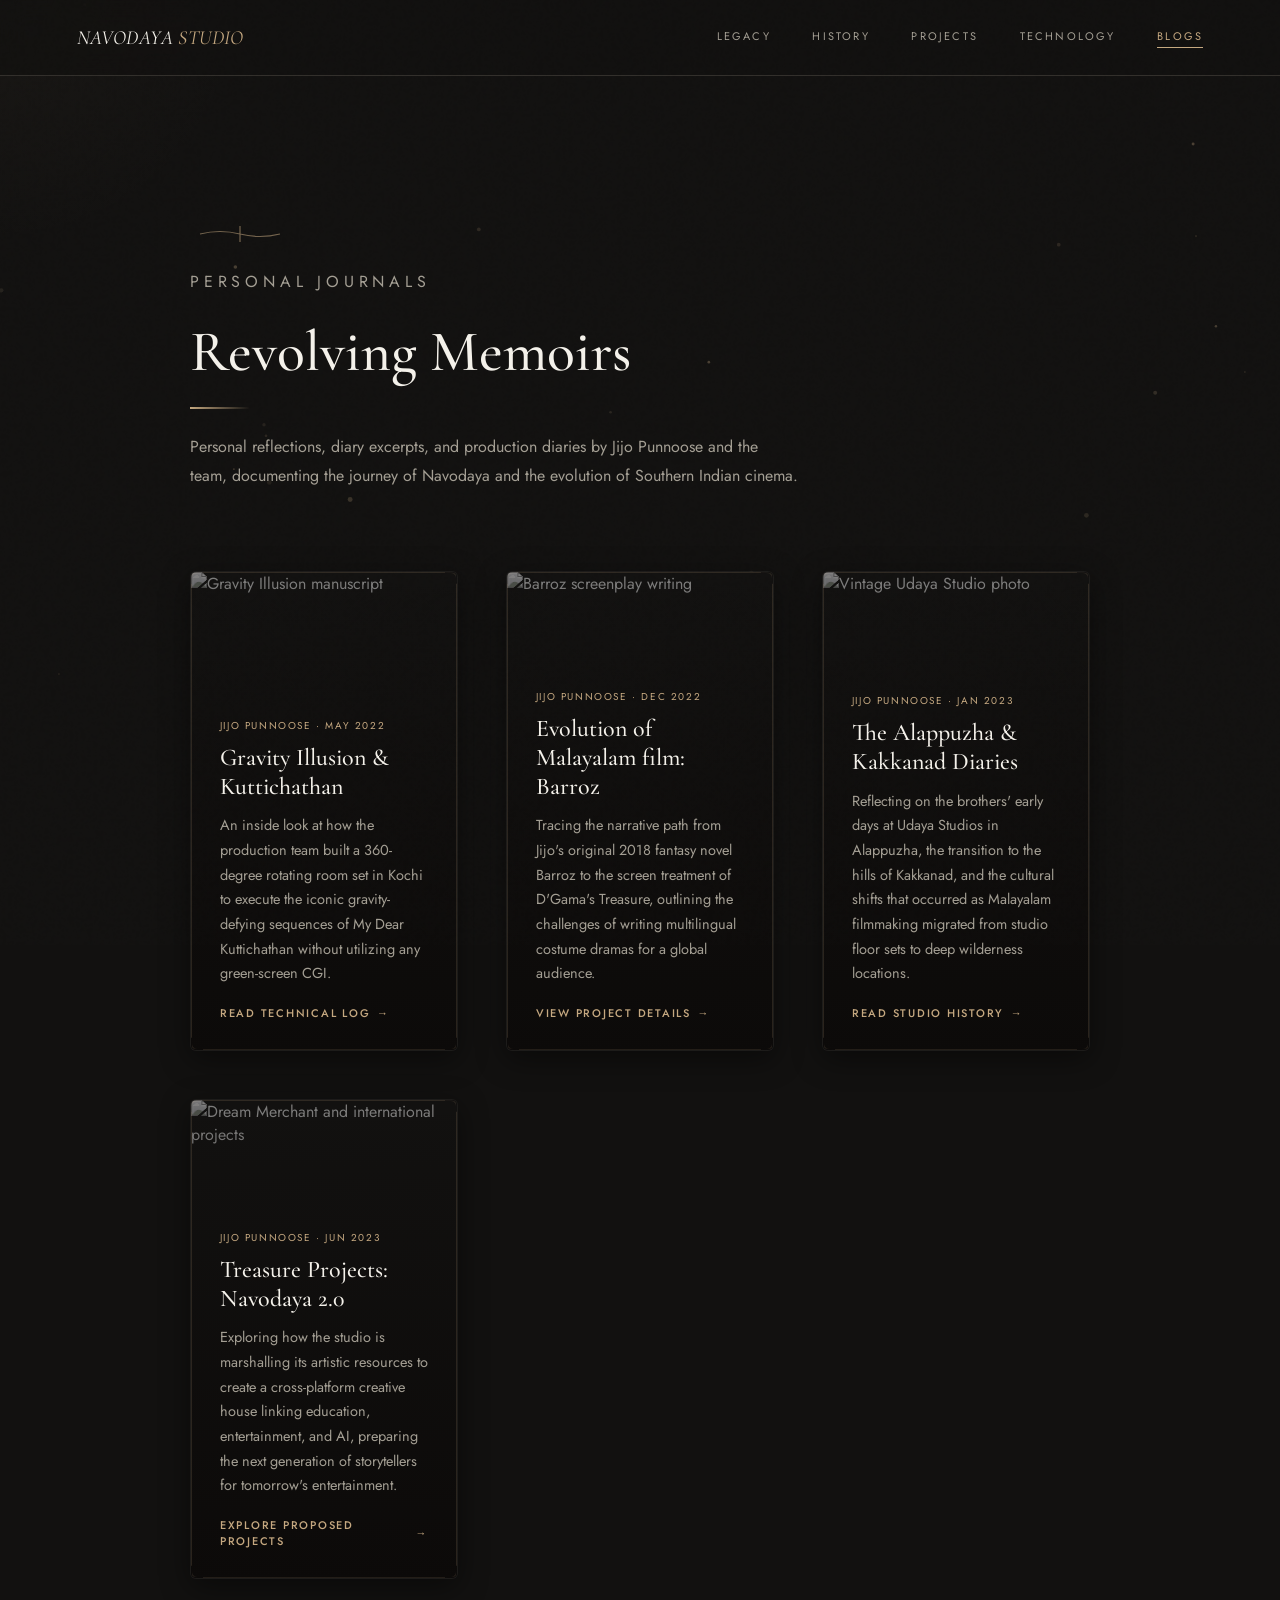
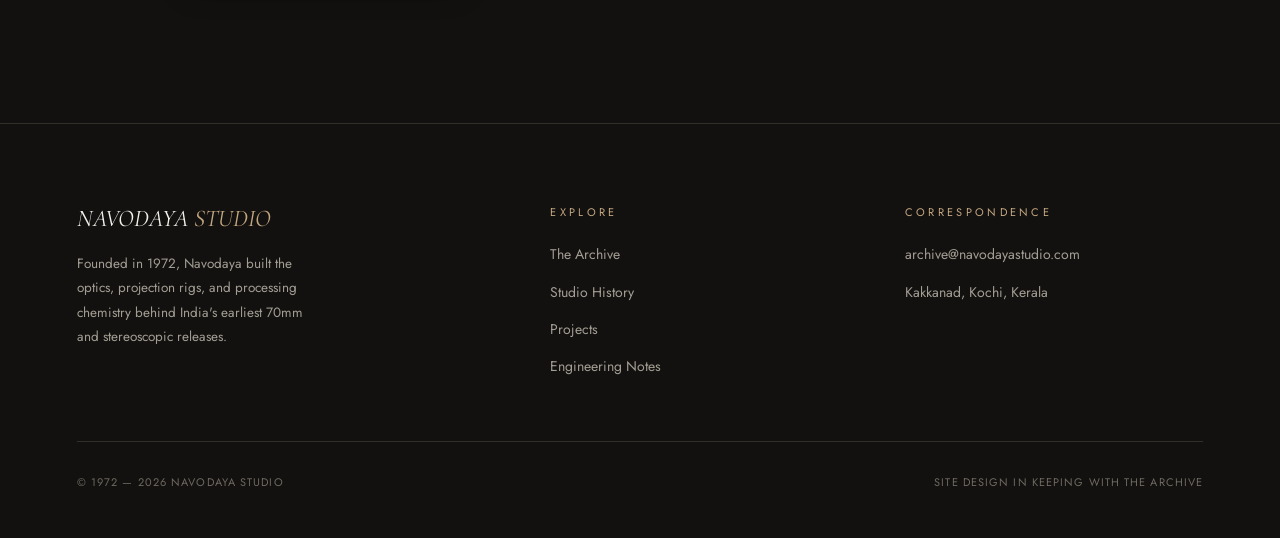
==== blogs.html @ 63880fd7 "first commit" ====
<!DOCTYPE html>
<html lang="en">
<head>
<meta charset="UTF-8" />
<meta name="viewport" content="width=device-width, initial-scale=1.0" />
<title>Blogs & Memoirs — Navodaya Studio Archive</title>
<link rel="preconnect" href="https://fonts.googleapis.com" />
<link href="https://fonts.googleapis.com/css2?family=Cormorant+Garamond:ital,wght@0,400;0,500;0,600;1,400;1,500&family=Jost:wght@400;500;600&display=swap" rel="stylesheet" />
<link rel="stylesheet" href="css/style.css" />
</head>
<body>

<div class="beam-sweep" aria-hidden="true"></div>

<!-- ================================================================== -->
<!-- SITE NAV                                                            -->
<!-- ================================================================== -->
<nav class="site-nav" id="siteNav">
  <a href="index.html" class="wordmark">NAVODAYA <span>STUDIO</span></a>
  <div class="nav-links" id="navLinks">
    <a href="index.html">Legacy</a>
    <a href="history.html">History</a>
    <a href="projects.html">Projects</a>
    <a href="technology.html">Technology</a>
    <a href="blogs.html" class="active">Blogs</a>
  </div>
  <button class="nav-toggle" aria-label="Menu" id="navToggle"><span></span><span></span><span></span></button>
</nav>

<!-- Mobile Navigation Menu -->
<div class="mobile-nav" id="mobileNav">
  <a href="index.html">Legacy</a>
  <a href="history.html">History</a>
  <a href="projects.html">Projects</a>
  <a href="technology.html">Technology</a>
  <a href="blogs.html" class="active">Blogs</a>
</div>

<!-- ================================================================== -->
<!-- MAIN SECTION                                                        -->
<!-- ================================================================== -->
<main class="section" style="margin-top: 5rem;">
  <div class="blogs-inner">
    
    <div class="blogs-header reveal">
      <svg viewBox="0 0 100 20" class="traditional-accent" style="margin: 0 0 1.5rem 0;">
        <path d="M10 10 Q30 5 50 10 T90 10 Q70 15 50 10 T10 10 M50 2 L50 18" stroke="currentColor" stroke-width="1.2" fill="none" />
      </svg>
      <p class="eyebrow">Personal Journals</p>
      <h2 class="heading-traditional">Revolving Memoirs</h2>
      <p>Personal reflections, diary excerpts, and production diaries by Jijo Punnoose and the team, documenting the journey of Navodaya and the evolution of Southern Indian cinema.</p>
    </div>

    <div class="blogs-list">
      
      <!-- Blog Post 1: Gravity Illusion -->
      <article class="blog-post-card reveal reveal-delay-1">
        <div class="blog-post-thumb">
          <img src="https://static.wixstatic.com/media/8a582f_96b57487906b41dc9f22223b6ada45d6~mv2.jpg" alt="Gravity Illusion manuscript" />
        </div>
        <div class="blog-post-details">
          <span class="blog-post-meta">Jijo Punnoose · May 2022</span>
          <h3 class="blog-post-title">Gravity Illusion & Kuttichathan</h3>
          <p class="blog-post-excerpt">An inside look at how the production team built a 360-degree rotating room set in Kochi to execute the iconic gravity-defying sequences of My Dear Kuttichathan without utilizing any green-screen CGI.</p>
          <a href="technology.html#ch-2" class="blog-post-read">Read Technical Log <span>→</span></a>
        </div>
      </article>

      <!-- Blog Post 2: Evolution of Malayalam Film -->
      <article class="blog-post-card reveal reveal-delay-2">
        <div class="blog-post-thumb">
          <img src="https://static.wixstatic.com/media/8a582f_9b308942ae18498d883a54b6b50c6330~mv2.jpg" alt="Barroz screenplay writing" />
        </div>
        <div class="blog-post-details">
          <span class="blog-post-meta">Jijo Punnoose · Dec 2022</span>
          <h3 class="blog-post-title">Evolution of Malayalam film: Barroz</h3>
          <p class="blog-post-excerpt">Tracing the narrative path from Jijo's original 2018 fantasy novel Barroz to the screen treatment of D'Gama's Treasure, outlining the challenges of writing multilingual costume dramas for a global audience.</p>
          <a href="projects.html" class="blog-post-read">View Project Details <span>→</span></a>
        </div>
      </article>

      <!-- Blog Post 3: Revolving Memoirs -->
      <article class="blog-post-card reveal reveal-delay-3">
        <div class="blog-post-thumb">
          <img src="https://static.wixstatic.com/media/8a582f_a101ef36b54a44d197318539b4c7580c~mv2.jpg" alt="Vintage Udaya Studio photo" />
        </div>
        <div class="blog-post-details">
          <span class="blog-post-meta">Jijo Punnoose · Jan 2023</span>
          <h3 class="blog-post-title">The Alappuzha & Kakkanad Diaries</h3>
          <p class="blog-post-excerpt">Reflecting on the brothers' early days at Udaya Studios in Alappuzha, the transition to the hills of Kakkanad, and the cultural shifts that occurred as Malayalam filmmaking migrated from studio floor sets to deep wilderness locations.</p>
          <a href="history.html" class="blog-post-read">Read Studio History <span>→</span></a>
        </div>
      </article>

      <!-- Blog Post 4: Global Studio Value-Based Films -->
      <article class="blog-post-card reveal reveal-delay-4">
        <div class="blog-post-thumb">
          <img src="https://static.wixstatic.com/media/8a582f_83fb327c359c4d6e93b1c7db76efa385~mv2.jpg" alt="Dream Merchant and international projects" />
        </div>
        <div class="blog-post-details">
          <span class="blog-post-meta">Jijo Punnoose · Jun 2023</span>
          <h3 class="blog-post-title">Treasure Projects: Navodaya 2.0</h3>
          <p class="blog-post-excerpt">Exploring how the studio is marshalling its artistic resources to create a cross-platform creative house linking education, entertainment, and AI, preparing the next generation of storytellers for tomorrow's entertainment.</p>
          <a href="projects.html" class="blog-post-read">Explore Proposed Projects <span>→</span></a>
        </div>
      </article>

    </div>

  </div>
</main>

<!-- ================================================================== -->
<!-- FOOTER                                                              -->
<!-- ================================================================== -->
<footer class="site-footer">
  <div class="footer-grid">
    <div class="footer-brand">
      <span class="wordmark">NAVODAYA <span>STUDIO</span></span>
      <p>Founded in 1972, Navodaya built the optics, projection rigs, and processing chemistry behind India's earliest 70mm and stereoscopic releases.</p>
    </div>
    <div class="footer-col">
      <p class="eyebrow">Explore</p>
      <ul>
        <li><a href="index.html">The Archive</a></li>
        <li><a href="history.html">Studio History</a></li>
        <li><a href="projects.html">Projects</a></li>
        <li><a href="technology.html">Engineering Notes</a></li>
      </ul>
    </div>
    <div class="footer-col">
      <p class="eyebrow">Correspondence</p>
      <ul>
        <li><a href="mailto:archive@navodayastudio.com">archive@navodayastudio.com</a></li>
        <li><a href="history.html">Kakkanad, Kochi, Kerala</a></li>
      </ul>
    </div>
  </div>
  <div class="footer-bottom">
    <span>© 1972 — 2026 Navodaya Studio</span>
    <span>Site design in keeping with the archive</span>
  </div>
</footer>

<script>
  // ---------- Navigation Menu Scroll & Mobile Toggle ----------
  var siteNav = document.getElementById('siteNav');
  window.addEventListener('scroll', function () {
    siteNav.classList.toggle('scrolled', window.scrollY > 40);
  });

  var navToggle = document.getElementById('navToggle');
  var mobileNav = document.getElementById('mobileNav');
  navToggle.addEventListener('click', function() {
    mobileNav.classList.toggle('open');
    navToggle.classList.toggle('active');
  });
</script>
<script src="js/effects.js"></script>

</body>
</html>
---- css/style.css ----
:root {
  --ink: #121110;
  --ink-raised: #1c1a17;
  --cream: #F4F1EA;
  --silver: #A39E93;
  --gold: #C5A880;
  --hairline: #322f2b;
  --sprocket: #2e2b27;
  --serif: "Cormorant Garamond", Georgia, serif;
  --sans: "Jost", "Helvetica Neue", Arial, sans-serif;

  --wash-water:  #10201d;
  --wash-water-glow: rgba(90,150,140,0.16);
  --wash-ember:  #241510;
  --wash-ember-glow: rgba(190,110,80,0.15);
  --wash-jungle: #16200f;
  --wash-jungle-glow: rgba(120,150,90,0.14);
}

* { box-sizing: border-box; }
html { scroll-behavior: smooth; }
body {
  margin: 0;
  background: var(--ink);
  color: var(--cream);
  font-family: var(--sans);
  -webkit-font-smoothing: antialiased;
  position: relative;
  min-height: 100vh;
  display: flex;
  flex-direction: column;
}
::selection { background: var(--gold); color: var(--ink); }
a { color: inherit; text-decoration: none; }
button { font-family: inherit; color: inherit; background: none; border: none; cursor: pointer; padding: 0; }
ol, ul { list-style: none; margin: 0; padding: 0; }
p { margin: 0; }
svg { display: block; }
img { max-width: 100%; display: block; }

.tracked    { letter-spacing: 0.18em; }
.tracked-lg { letter-spacing: 0.3em; }
.eyebrow {
  text-transform: uppercase;
  font-size: 11px;
  color: var(--gold);
  letter-spacing: 0.3em;
  margin: 0 0 20px;
}

.beam-sweep {
  display: none !important;
}

/* ===================== SITE CHROME — NAV ===================== */

.site-nav {
  position: fixed; top: 0; left: 0; right: 0; z-index: 50;
  display: flex; align-items: center; justify-content: space-between;
  padding: 1.6rem 6vw;
  background: rgba(18,17,16,0.85);
  backdrop-filter: blur(12px);
  border-bottom: 1px solid var(--hairline);
  transition: background 400ms ease, border-color 400ms ease, padding 400ms ease;
}
.site-nav.scrolled {
  background: rgba(18,17,16,0.94);
  padding: 1.1rem 6vw;
}
.site-nav .wordmark {
  font-family: var(--serif);
  font-style: italic;
  font-size: 1.25rem;
  letter-spacing: 0.02em;
  color: var(--cream);
}
.site-nav .wordmark span { color: var(--gold); }

.nav-links { display: none; align-items: center; gap: 2.6rem; }
@media (min-width: 780px) { .nav-links { display: flex; } }
.nav-links a {
  font-size: 11px; text-transform: uppercase; letter-spacing: 0.2em;
  color: var(--silver); position: relative; padding-bottom: 4px;
  transition: color 350ms ease;
}
.nav-links a:hover { color: var(--cream); }
.nav-links a.active { color: var(--gold); }
.nav-links a::after {
  content: ''; position: absolute; left: 0; right: 100%; bottom: 0; height: 1px;
  background: var(--gold); transition: right 350ms ease;
}
.nav-links a.active::after { right: 0; }

.nav-toggle {
  display: flex; flex-direction: column; gap: 5px; width: 22px;
}
@media (min-width: 780px) { .nav-toggle { display: none; } }
.nav-toggle span { height: 1px; background: var(--cream); width: 100%; }

/* Mobile Dropdown Nav Menu */
.mobile-nav {
  position: fixed; top: 0; left: 0; right: 0; bottom: 0;
  background: rgba(18,17,16,0.98);
  z-index: 45;
  display: flex; flex-direction: column; justify-content: center; align-items: center;
  gap: 2.5rem;
  opacity: 0; pointer-events: none;
  transition: opacity 300ms ease;
}
.mobile-nav.open {
  opacity: 1; pointer-events: auto;
}
.mobile-nav a {
  font-size: 1.25rem; text-transform: uppercase; letter-spacing: 0.2em;
  color: var(--silver); transition: color 300ms ease;
}
.mobile-nav a:hover, .mobile-nav a.active {
  color: var(--gold);
}

/* ===================== HERO ===================== */

.hero {
  min-height: 100svh;
  display: flex; flex-direction: column; justify-content: center;
  padding: 8rem 6vw 4rem;
  position: relative; z-index: 2;
  background: linear-gradient(to bottom, rgba(18,17,16,0.92) 0%, rgba(18,17,16,0.97) 100%),
              url('https://static.wixstatic.com/media/8a582f_56cf75ba1f444be7aa7bf66563ba3514~mv2.jpg') no-repeat center;
  background-size: cover;
}
@media (min-width: 768px) {
  .hero {
    background: linear-gradient(to right, rgba(18,17,16,0.95) 35%, rgba(18,17,16,0.65) 100%), 
                url('https://static.wixstatic.com/media/8a582f_56cf75ba1f444be7aa7bf66563ba3514~mv2.jpg') no-repeat center right;
    background-size: cover;
  }
}
.hero h1 {
  font-family: var(--serif);
  font-weight: 500;
  font-size: clamp(2.6rem, 8vw, 6rem);
  line-height: 1.02;
  margin: 0 0 2rem;
  max-width: 16ch;
}
.hero h1 em { color: var(--gold); font-style: italic; }
.hero p {
  font-size: 15.5px; line-height: 1.85; color: var(--silver);
  max-width: 36rem; margin: 0 0 3rem;
}
.hero-meta {
  display: flex; flex-wrap: wrap; gap: 2.5rem;
  padding-top: 2.2rem; border-top: 1px solid var(--hairline);
  max-width: 40rem;
}
.hero-meta div { font-size: 11px; letter-spacing: 0.14em; text-transform: uppercase; color: var(--silver); }
.hero-meta div b { display: block; font-family: var(--serif); font-style: italic; font-size: 1.4rem; letter-spacing: 0; color: var(--cream); margin-bottom: 0.3rem; text-transform: none; }

.hero-scroll {
  position: absolute; bottom: 2.4rem; left: 6vw;
  display: flex; align-items: center; gap: 0.8rem;
  font-size: 10px; letter-spacing: 0.2em; text-transform: uppercase; color: var(--silver);
}
.hero-scroll .line { width: 28px; height: 1px; background: var(--gold); position: relative; overflow: hidden; }
.hero-scroll .line::after {
  content: ''; position: absolute; left: -100%; top: 0; bottom: 0; width: 100%;
  background: var(--cream); animation: travel 2.4s ease-in-out infinite;
}
@keyframes travel { 0% { left: -100%; } 50% { left: 100%; } 100% { left: 100%; } }

/* ===================== LAYOUT & SECTIONS ===================== */

.section { padding: 7rem 6vw; position: relative; z-index: 2; flex-grow: 1; }
@media (min-width: 768px) { .section { padding: 9rem 8vw; } }

.rail::-webkit-scrollbar { height: 4px; }
.rail::-webkit-scrollbar-track { background: transparent; }
.rail::-webkit-scrollbar-thumb { background: var(--hairline); border-radius: 2px; }

.divider { max-width: 880px; height: 1px; margin: 0 auto; background: linear-gradient(to right, transparent, var(--hairline), transparent); position: relative; z-index: 2; }
.divider.full { max-width: none; }

/* ===================== TIMELINE / ARCHIVE (INDEX) ===================== */

#timeline {
  height: 280vh;
  position: relative;
  padding: 0;
}
.timeline-sticky-container {
  position: sticky;
  top: 0;
  height: 100vh;
  display: flex;
  flex-direction: column;
  justify-content: center;
  padding: 6rem 6vw 4rem;
  overflow: hidden;
  background: var(--ink);
  z-index: 2;
}
@media (min-width: 768px) {
  .timeline-sticky-container {
    padding: 7rem 8vw 5rem;
  }
}

.timeline-head { max-width: 640px; margin: 0 auto 4rem; }
@media (min-width: 768px) { .timeline-head { margin: 0 0 8rem; } }
.timeline-head h2 {
  font-family: var(--serif); font-weight: 500;
  font-size: clamp(2.2rem, 5vw, 3.6rem); line-height: 1.08;
  margin: 0 0 1.7rem;
}
.timeline-head p { font-size: 15px; line-height: 1.8; color: var(--silver); max-width: 34rem; }.timeline-sticky-grid {
  display: grid;
  gap: 2.5rem;
  align-items: center;
  max-width: 1100px;
  margin: 0 auto;
  width: 100%;
}
@media (min-width: 768px) {
  .timeline-sticky-grid {
    grid-template-columns: 1fr 1.8fr;
    gap: 4rem;
  }
}

.filmstrip-rail {
  position: relative;
  background: var(--ink-raised);
  background-size: cover;
  background-position: center;
  transition: background-image 600ms ease;
  border: 1px solid var(--hairline);
  border-radius: 4px;
  padding: 1.8rem 1.6rem;
  display: flex;
  flex-direction: column;
  gap: 1.2rem;
  align-items: center;
  max-width: 320px;
}
.filmstrip-rail::before, .filmstrip-rail::after {
  content: '';
  position: absolute;
  top: 10px;
  bottom: 10px;
  width: 8px;
  background: repeating-linear-gradient(to bottom, var(--sprocket) 0px, var(--sprocket) 8px, transparent 8px, transparent 16px);
  background-position: 0 var(--sprocket-offset, 0px);
  opacity: 0.65;
}
.filmstrip-rail::before {
  left: 8px;
}
.filmstrip-rail::after {
  right: 8px;
}


.milestone {
  display: flex;
  align-items: center;
  gap: 1.4rem;
  width: 100%;
  text-align: left;
  background: none;
  border: none;
  cursor: pointer;
  padding: 0 10px;
}

.milestone-film-frame {
  width: 56px;
  height: 38px;
  border: 1px solid var(--hairline);
  border-radius: 2px;
  background: var(--ink);
  display: flex;
  justify-content: center;
  align-items: center;
  transition: all 400ms ease;
  flex-shrink: 0;
}
.milestone-year-text {
  font-family: var(--serif);
  font-style: italic;
  font-size: 1.2rem;
  color: var(--silver);
  transition: color 400ms ease;
}
.milestone-label-text {
  font-size: 10.5px;
  text-transform: uppercase;
  letter-spacing: 0.16em;
  color: var(--silver);
  transition: color 400ms ease;
}

/* Active State */
.milestone.is-active .milestone-film-frame {
  border-color: var(--gold);
  background: rgba(197, 168, 128, 0.06);
  box-shadow: 0 0 12px rgba(197, 168, 128, 0.2);
}
.milestone.is-active .milestone-year-text {
  color: var(--gold);
}
.milestone.is-active .milestone-label-text {
  color: var(--cream);
}
.timeline-sticky-container .frame-grid {
  grid-template-columns: 1fr !important;
  gap: 1.5rem;
}
.timeline-sticky-container .frame-wrap {
  margin-top: 0;
}

.film-frame-visual {
  position: relative;
  background: #080706 !important;
  border: 1px solid var(--hairline);
  overflow: hidden;
  padding: 0;
}
.film-frame-visual::before, .film-frame-visual::after {
  content: '';
  position: absolute;
  left: 0;
  right: 0;
  height: 12px;
  background: repeating-linear-gradient(90deg, #0c0b0a 0px, #0c0b0a 8px, transparent 8px, transparent 14px);
  z-index: 3;
  opacity: 0.9;
}
.film-frame-visual::before {
  top: 0;
  border-bottom: 1px solid rgba(255,255,255,0.06);
}
.film-frame-visual::after {
  bottom: 0;
  border-top: 1px solid rgba(255,255,255,0.06);
}
.film-frame-visual .frame-photo {
  position: absolute;
  top: 0;
  bottom: 0;
  left: 0;
  right: 0;
  width: 100%;
  height: 100%;
  object-fit: cover;
  transition: opacity 450ms cubic-bezier(0.16, 1, 0.3, 1), 
              transform 450ms cubic-bezier(0.16, 1, 0.3, 1), 
              filter 450ms ease;
  z-index: 1;
}

.film-text-overlay {
  position: absolute;
  inset: 0;
  background: linear-gradient(to top, rgba(8, 7, 6, 0.96) 0%, rgba(8, 7, 6, 0.5) 55%, transparent 100%);
  z-index: 2;
  pointer-events: none;
}

.film-frame-visual.gate-exit .frame-photo {
  transform: translateX(-40px) scale(0.96) rotate(-1deg);
  opacity: 0;
  filter: blur(4px) grayscale(100%);
}
.film-frame-visual.gate-enter-prep .frame-photo {
  transform: translateX(40px) scale(0.96) rotate(1deg);
  opacity: 0;
  filter: blur(4px) grayscale(100%);
  transition: none !important;
}

#frameCopy {
  transition: opacity 350ms ease, transform 350ms cubic-bezier(0.16, 1, 0.3, 1);
}
#frameCopy.copy-exit {
  opacity: 0;
  transform: translateY(8px);
}

.frame-grid { display: grid; gap: 2.5rem; align-items: center; }
@media (min-width: 768px) { .frame-grid { grid-template-columns: 1.1fr 1.4fr; gap: 4rem; } }

.frame-fade { transition: opacity 650ms ease, transform 650ms ease; }

.frame-visual {
  position: relative; aspect-ratio: 4 / 5; max-width: 320px; margin: 0 auto;
  border-radius: 2px; overflow: hidden;
  background: radial-gradient(120% 100% at 30% 20%, var(--wash-color, #1c1a17) 0%, #16140f 60%, #100f0d 100%);
  transition: background 900ms ease;
}
@media (min-width: 768px) { .frame-visual { margin: 0; } }

.frame-visual canvas { position: absolute; inset: 0; width: 100%; height: 100%; opacity: 0.55; mix-blend-mode: overlay; pointer-events: none; z-index: 2; }
.frame-visual .glow {
  position: absolute; inset: -20%; z-index: 0;
  background: radial-gradient(closest-side, var(--wash-glow, rgba(197,168,128,0.12)), transparent 70%);
  transition: background 900ms ease;
}

.frame-photo {
  position: absolute;
  inset: 0;
  width: 100%;
  height: 100%;
  object-fit: cover;
  opacity: 0.72;
  mix-blend-mode: luminosity;
  transition: opacity 600ms ease, transform 600ms ease, filter 600ms ease;
  filter: grayscale(10%) contrast(1.05);
  z-index: 1;
}
.frame-visual:hover .frame-photo {
  opacity: 0.95;
  transform: scale(1.04);
  mix-blend-mode: normal;
  filter: grayscale(0%) contrast(1.1);
}

.frame-fig { position: absolute; top: 16px; left: 16px; z-index: 3; font-size: 10px; letter-spacing: 0.16em; text-transform: uppercase; color: rgba(244,241,234,0.75); text-shadow: 0 1px 3px rgba(0,0,0,0.8); }
.frame-tick { position: absolute; bottom: 16px; right: 16px; z-index: 3; width: 24px; height: 1px; background: rgba(197,168,128,0.8); box-shadow: 0 1px 3px rgba(0,0,0,0.8); }

.frame-tag { text-transform: uppercase; font-size: 11px; letter-spacing: 0.3em; color: var(--gold); margin: 0 0 1rem; }
.frame-title { font-family: var(--serif); font-weight: 500; font-size: clamp(1.8rem, 3vw, 2.4rem); margin: 0 0 1.2rem; }
.frame-body { font-size: 15px; line-height: 1.9; color: var(--silver); }

/* ===================== HISTORY PAGE ===================== */

.history-inner { max-width: 1000px; margin: 0 auto; }
.history-header { margin-bottom: 5rem; }
.history-header h2 { font-family: var(--serif); font-size: clamp(2.2rem, 5vw, 3.6rem); font-weight: 500; margin: 0 0 1.5rem; }
.history-header p { font-size: 16px; line-height: 1.8; color: var(--silver); max-width: 38rem; }

.history-timeline { display: flex; flex-direction: column; gap: 6rem; position: relative; }
.history-timeline::before {
  content: ''; position: absolute; left: 12px; top: 0; bottom: 0; width: 1px;
  background: linear-gradient(to bottom, var(--hairline), transparent);
}
@media (min-width: 768px) {
  .history-timeline::before { left: 50%; transform: translateX(-50%); }
}

.history-event { position: relative; padding-left: 40px; }
@media (min-width: 768px) {
  .history-event {
    width: 50%;
    padding-left: 0;
  }
  .history-event:nth-child(even) {
    margin-left: auto;
    padding-left: 40px;
  }
  .history-event:nth-child(odd) {
    padding-right: 40px;
    text-align: right;
  }
}

.event-dot {
  position: absolute; left: 7px; top: 8px; width: 11px; height: 11px;
  border-radius: 50%; background: var(--gold); border: 2px solid var(--ink);
  box-shadow: 0 0 0 4px rgba(197,168,128,0.12); z-index: 5;
}
@media (min-width: 768px) {
  .history-event:nth-child(even) .event-dot { left: -6px; }
  .history-event:nth-child(odd) .event-dot { right: -6px; left: auto; }
}

.event-year {
  font-family: var(--serif); font-style: italic; font-size: 1.8rem;
  color: var(--gold); margin-bottom: 0.5rem; display: block;
}
.event-title { font-size: 1.3rem; font-weight: 500; margin: 0 0 1rem; color: var(--cream); }
.event-desc { font-size: 14.5px; line-height: 1.8; color: var(--silver); }

.history-photo-card {
  margin-top: 1.5rem; border-radius: 4px; overflow: hidden;
  border: 1px solid var(--hairline); background: var(--ink-raised); padding: 0.6rem;
}
.history-photo-card img {
  width: 100%; max-height: 260px; object-fit: cover; border-radius: 2px;
  opacity: 0.8; transition: opacity 300ms ease;
}
.history-photo-card img:hover { opacity: 0.95; }
.history-photo-caption {
  font-size: 10.5px; text-transform: uppercase; letter-spacing: 0.1em;
  color: var(--silver); margin-top: 0.6rem; line-height: 1.5;
}

/* ===================== PROJECTS PAGE ===================== */

.projects-inner { max-width: 1180px; margin: 0 auto; }
.projects-header { margin-bottom: 5rem; }
.projects-header h2 { font-family: var(--serif); font-size: clamp(2.2rem, 5vw, 3.6rem); font-weight: 500; margin: 0 0 1.5rem; }
.projects-header p { font-size: 16px; line-height: 1.8; color: var(--silver); max-width: 38rem; }

.projects-grid {
  display: grid; grid-template-columns: 1fr; gap: 3rem;
}
@media (min-width: 768px) {
  .projects-grid { grid-template-columns: repeat(2, 1fr); }
}
@media (min-width: 1024px) {
  .projects-grid { grid-template-columns: repeat(3, 1fr); }
}

/* Asymmetrical Projects Layout */
.projects-layout-asymmetric {
  display: grid;
  grid-template-columns: 1fr;
  gap: 3rem;
  width: 100%;
}
@media (min-width: 1000px) {
  .projects-layout-asymmetric {
    grid-template-columns: repeat(2, 1fr);
  }
  .project-card.featured-card {
    grid-column: 1 / -1;
    height: auto;
    min-height: 380px;
    flex-direction: row;
    flex-wrap: wrap;
    justify-content: flex-start;
    align-items: stretch;
  }
  .project-card.featured-card .project-photo {
    position: relative;
    flex: 1.2 1 340px;
    height: 380px;
    border-right: 1px solid rgba(255, 255, 255, 0.03);
    border-bottom: none;
  }
  .project-card.featured-card .project-photo::after {
    background: linear-gradient(to right, transparent 35%, rgba(12, 10, 9, 0.98) 100%);
  }
  .project-card.featured-card .project-details {
    flex: 1 1 300px;
    justify-content: center;
    padding: 3rem 2.5rem;
    box-sizing: border-box;
  }
  .project-card.featured-card .project-link {
    margin-top: 1.5rem;
  }
}
.project-card {
  position: relative;
  background: rgba(28, 26, 23, 0.45);
  backdrop-filter: blur(16px);
  border: 1px solid rgba(255, 255, 255, 0.03);
  border-radius: 6px;
  overflow: hidden;
  height: 480px;
  display: flex;
  flex-direction: column;
  justify-content: flex-end;
  transition: transform 450ms cubic-bezier(0.16, 1, 0.3, 1), border-color 450ms ease, box-shadow 450ms ease;
  box-shadow: 0 8px 30px rgba(0, 0, 0, 0.45);
}
.project-card:hover {
  transform: translateY(-6px);
  border-color: rgba(197, 168, 128, 0.25);
  box-shadow: 0 16px 40px rgba(197, 168, 128, 0.1);
}

.project-photo {
  position: absolute;
  inset: 0;
  width: 100%;
  height: 100%;
  z-index: 1;
  overflow: hidden;
}
.project-photo::after {
  content: '';
  position: absolute;
  inset: 0;
  background: linear-gradient(to top, rgba(12, 10, 9, 0.98) 0%, rgba(12, 10, 9, 0.4) 60%, transparent 100%);
  z-index: 2;
  pointer-events: none;
}
.project-photo img {
  width: 100%; height: 100%; object-fit: cover; opacity: 0.55;
  filter: grayscale(90%) contrast(1.1) brightness(0.85);
  transition: transform 600ms cubic-bezier(0.16, 1, 0.3, 1), opacity 600ms ease, filter 600ms ease;
}
.project-card:hover .project-photo img {
  transform: scale(1.06); opacity: 0.85;
  filter: grayscale(0%) contrast(1.05) brightness(0.95);
}

.project-details { position: relative; z-index: 3; padding: 2.2rem 1.8rem 1.8rem; display: flex; flex-direction: column; }
.project-card-tag {
  text-transform: uppercase; font-size: 9px; letter-spacing: 0.2em;
  color: var(--gold); margin-bottom: 0.6rem; display: block;
}
.project-card-title {
  font-family: var(--serif); font-size: 1.6rem; font-weight: 500;
  margin: 0 0 0.8rem; color: var(--cream);
}
.project-card-desc {
  font-size: 13.5px; line-height: 1.65; color: var(--silver); margin-bottom: 1.5rem;
  opacity: 0.85; transition: opacity 400ms ease;
}
.project-card:hover .project-card-desc { opacity: 1; }
.project-link {
  font-size: 10.5px; text-transform: uppercase; letter-spacing: 0.18em;
  color: var(--gold); border-top: 1px solid rgba(255, 255, 255, 0.05); padding-top: 1rem;
  display: flex; align-items: center; justify-content: space-between;
  transition: color 300ms ease;
}
.project-card:hover .project-link { color: var(--cream); }

/* ===================== TECHNOLOGY PAGE (RESEARCH) ===================== */

.research-inner { max-width: 1180px; margin: 0 auto; }
.research-head { max-width: 560px; margin: 0 0 5.5rem; }
@media (min-width: 768px) { .research-head { margin-bottom: 7rem; } }
.research-head h2 { font-family: var(--serif); font-weight: 500; font-size: clamp(2.1rem, 4.5vw, 3rem); line-height: 1.08; margin: 0; }

.research-layout { display: block; }
@media (min-width: 860px) { .research-layout { display: grid; grid-template-columns: 240px 1fr; gap: 5rem; align-items: start; } }

.chapter-nav { position: sticky; top: 7rem; display: none; }
@media (min-width: 860px) { .chapter-nav { display: block; } }

.chapter-nav ol { display: flex; flex-direction: column; gap: 1.8rem; }
.chapter-link { position: relative; display: flex; flex-direction: column; padding-left: 1.4rem; }
.chapter-link .thread {
  position: absolute; left: 0; top: 0; bottom: 0; width: 1px; background: var(--gold);
  transform: scaleY(0); transform-origin: top; transition: transform 500ms ease;
}
.chapter-link.active .thread { transform: scaleY(1); }
.chapter-link .idx { font-size: 10px; text-transform: uppercase; letter-spacing: 0.18em; color: #6f6a61; margin-bottom: 0.4rem; transition: color 400ms ease; }
.chapter-link.active .idx { color: var(--gold); }
.chapter-link .name { font-family: var(--serif); font-size: 1.15rem; line-height: 1.4; color: var(--silver); transition: color 400ms ease; }
.chapter-link.active .name { color: var(--cream); }

.chapter-nav-mobile {
  display: block; position: sticky; top: 0; z-index: 20;
  margin: 0 -6vw 3.5rem; padding: 1rem 6vw;
  background: rgba(18,17,16,0.96); backdrop-filter: blur(6px);
  border-bottom: 1px solid var(--hairline);
}
@media (min-width: 860px) { .chapter-nav-mobile { display: none; } }
.chapter-nav-mobile ol { display: flex; gap: 1.8rem; overflow-x: auto; }
.chapter-nav-mobile .chapter-link { flex: 0 0 auto; padding-left: 0; }
.chapter-nav-mobile .chapter-link .name { font-family: var(--sans); font-size: 11px; text-transform: uppercase; letter-spacing: 0.14em; white-space: nowrap; }
.chapter-nav-mobile .thread { left: 0; right: 0; top: auto; bottom: -0.6rem; width: 100%; height: 1px; }

.reading-article { max-width: 62ch; }
.chapter-block { margin-bottom: 6.5rem; scroll-margin-top: 7.5rem; }
@media (min-width: 768px) { .chapter-block { margin-bottom: 8rem; } }
.chapter-block .eyebrow { margin-bottom: 1rem; }
.chapter-block h3 { font-family: var(--serif); font-weight: 500; font-size: clamp(1.7rem, 3.4vw, 2.3rem); margin: 0 0 2rem; }
.chapter-block p { font-size: 16px; line-height: 1.95; color: var(--silver); margin-top: 1.5rem; }
.chapter-block p:first-of-type { margin-top: 0; }

.drop-cap::first-letter {
  font-family: var(--serif); font-size: 4.3rem; line-height: 0.75; float: left;
  padding-right: 0.5rem; padding-top: 0.1rem; color: var(--gold); font-weight: 500;
}

.chapter-figure {
  display: flex; align-items: center; gap: 1.4rem; margin: 0 0 2.4rem;
  padding: 1.4rem 0 1.4rem 1.4rem; border-left: 1px solid var(--hairline);
}
.chapter-figure svg { width: 92px; height: 92px; flex-shrink: 0; }
.chapter-figure .fig-caption { font-size: 11px; letter-spacing: 0.1em; text-transform: uppercase; color: var(--silver); line-height: 1.7; }
.chapter-figure .fig-caption b { color: var(--gold); font-weight: 500; letter-spacing: 0.16em; display: block; margin-bottom: 0.3rem; }

.chapter-photo-wrap {
  margin: 2.2rem 0;
  border-radius: 4px;
  overflow: hidden;
  background: var(--ink-raised);
  border: 1px solid var(--hairline);
  padding: 0.8rem;
}
.chapter-photo-wrap img {
  width: 100%;
  max-height: 300px;
  object-fit: cover;
  border-radius: 2px;
  opacity: 0.8;
  transition: opacity 300ms ease, filter 300ms ease;
  filter: grayscale(10%) contrast(1.05);
}
.chapter-photo-wrap img:hover {
  opacity: 0.95;
  filter: grayscale(0%) contrast(1.1);
}
.chapter-photo-wrap .fig-caption {
  font-size: 11px;
  letter-spacing: 0.1em;
  text-transform: uppercase;
  color: var(--silver);
  margin-top: 0.8rem;
  line-height: 1.6;
}

/* ===================== BLOGS PAGE ===================== */

.blogs-inner { max-width: 900px; margin: 0 auto; }
.blogs-header { margin-bottom: 5rem; }
.blogs-header h2 { font-family: var(--serif); font-size: clamp(2.2rem, 5vw, 3.6rem); font-weight: 500; margin: 0 0 1.5rem; }
.blogs-header p { font-size: 16px; line-height: 1.8; color: var(--silver); max-width: 38rem; }

.blogs-list {
  display: grid;
  grid-template-columns: 1fr;
  gap: 3rem;
  width: 100%;
}
@media (min-width: 768px) {
  .blogs-list { grid-template-columns: repeat(2, 1fr); }
}
@media (min-width: 1024px) {
  .blogs-list { grid-template-columns: repeat(3, 1fr); }
}

.blog-post-card {
  position: relative;
  background: rgba(28, 26, 23, 0.45);
  backdrop-filter: blur(16px);
  border: 1px solid rgba(255, 255, 255, 0.03);
  border-radius: 6px;
  overflow: hidden;
  height: 480px;
  display: flex;
  flex-direction: column;
  justify-content: flex-end;
  transition: transform 450ms cubic-bezier(0.16, 1, 0.3, 1), border-color 450ms ease, box-shadow 450ms ease;
  box-shadow: 0 8px 30px rgba(0, 0, 0, 0.45);
}
.blog-post-card:hover {
  border-color: rgba(197, 168, 128, 0.25);
  transform: translateY(-6px);
  box-shadow: 0 16px 40px rgba(197, 168, 128, 0.1);
}

.blog-post-thumb {
  position: absolute;
  inset: 0;
  width: 100%;
  height: 100%;
  z-index: 1;
  border: none !important;
  border-radius: 0 !important;
  background: var(--ink);
  overflow: hidden;
}
.blog-post-thumb::after {
  content: '';
  position: absolute;
  inset: 0;
  background: linear-gradient(to top, rgba(12, 10, 9, 0.98) 0%, rgba(12, 10, 9, 0.4) 60%, transparent 100%);
  z-index: 2;
  pointer-events: none;
}
.blog-post-thumb img {
  width: 100%; height: 100%; object-fit: cover; opacity: 0.55;
  filter: grayscale(90%) contrast(1.1) brightness(0.85);
  transition: transform 600ms cubic-bezier(0.16, 1, 0.3, 1), opacity 600ms ease, filter 600ms ease;
}
.blog-post-card:hover .blog-post-thumb img {
  transform: scale(1.06); opacity: 0.85;
  filter: grayscale(0%) contrast(1.05) brightness(0.95);
}

.blog-post-details { position: relative; z-index: 3; padding: 2.2rem 1.8rem 1.8rem; display: flex; flex-direction: column; }
.blog-post-meta {
  font-size: 10px; text-transform: uppercase; letter-spacing: 0.16em;
  color: var(--gold); margin-bottom: 0.6rem;
}
.blog-post-title {
  font-family: var(--serif); font-size: 1.5rem; font-weight: 500;
  margin: 0 0 0.8rem; color: var(--cream);
}
.blog-post-excerpt {
  font-size: 14.5px; line-height: 1.7; color: var(--silver); margin-bottom: 1.2rem;
}
.blog-post-read {
  font-size: 11px; text-transform: uppercase; letter-spacing: 0.16em;
  color: var(--gold); font-weight: 500; margin-top: auto; display: flex; align-items: center; gap: 0.4rem;
}

/* ===================== FOOTER ===================== */

.site-footer {
  position: relative; z-index: 2;
  padding: 5rem 6vw 3rem;
  border-top: 1px solid var(--hairline);
  background: var(--ink);
  margin-top: auto;
}
.footer-grid {
  display: grid; gap: 3.5rem;
  grid-template-columns: 1fr;
  padding-bottom: 4rem;
}
@media (min-width: 780px) { .footer-grid { grid-template-columns: 1.4fr 1fr 1fr; } }
.footer-brand .wordmark { font-family: var(--serif); font-style: italic; font-size: 1.5rem; margin-bottom: 1.2rem; display: block; }
.footer-brand .wordmark span { color: var(--gold); }
.footer-brand p { font-size: 13.5px; line-height: 1.8; color: var(--silver); max-width: 30ch; }

.footer-col p.eyebrow { margin-bottom: 1.4rem; }
.footer-col ul { display: flex; flex-direction: column; gap: 0.9rem; }
.footer-col a { font-size: 14px; color: var(--silver); transition: color 300ms ease; }
.footer-col a:hover { color: var(--gold); }

.footer-bottom {
  display: flex; flex-direction: column; gap: 1rem;
  padding-top: 2rem; border-top: 1px solid var(--hairline);
  font-size: 11px; letter-spacing: 0.1em; text-transform: uppercase; color: #6f6a61;
}
@media (min-width: 780px) { .footer-bottom { flex-direction: row; justify-content: space-between; align-items: center; } }

@media (prefers-reduced-motion: reduce) {
  * { transition-duration: 0.01ms !important; scroll-behavior: auto !important; }
  .beam-sweep, .hero-scroll .line::after { animation: none !important; display: none; }
}

/* ===================== VIBRANT INTERACTIVE ANIMATIONS & ACCENTS ===================== */

/* Futuristic Cursor Glow Tracking */
.cursor-glow {
  position: fixed;
  width: 500px;
  height: 500px;
  background: radial-gradient(circle, rgba(197, 168, 128, 0.035) 0%, rgba(197, 168, 128, 0.01) 45%, transparent 70%);
  pointer-events: none;
  transform: translate(-50%, -50%);
  z-index: 1;
  mix-blend-mode: screen;
}

/* Ambient Canvas Embers */
.ambient-particles {
  position: fixed;
  inset: 0;
  pointer-events: none;
  z-index: 1;
}

/* Scroll Reveal classes */
.reveal {
  opacity: 0;
  transform: translateY(24px);
  transition: opacity 850ms cubic-bezier(0.16, 1, 0.3, 1), transform 850ms cubic-bezier(0.16, 1, 0.3, 1);
}
.reveal.revealed {
  opacity: 1;
  transform: translateY(0);
}

/* Delay modifiers for sequential card revealing */
.reveal-delay-1 { transition-delay: 100ms; }
.reveal-delay-2 { transition-delay: 200ms; }
.reveal-delay-3 { transition-delay: 300ms; }
.reveal-delay-4 { transition-delay: 400ms; }

/* Traditional Gold filigree styling */
.traditional-accent {
  width: 100px;
  height: 20px;
  margin: 0 auto 1.5rem;
  display: block;
  color: var(--gold);
  opacity: 0.55;
  transition: opacity 400ms ease, transform 400ms ease;
}
.traditional-accent:hover {
  opacity: 0.85;
  transform: scale(1.05);
}

/* Traditional Heading Underline */
.heading-traditional {
  position: relative;
  padding-bottom: 1.4rem;
}
.heading-traditional::after {
  content: '';
  position: absolute;
  bottom: 0;
  left: 0;
  width: 60px;
  height: 2px;
  background: linear-gradient(to right, var(--gold), transparent);
}
.heading-traditional.center::after {
  left: 50%;
  transform: translateX(-50%);
  background: linear-gradient(to right, transparent, var(--gold), transparent);
}

/* Sprocket Scroll syncer transition */
.sprockets {
  transition: transform 150ms cubic-bezier(0.1, 0.8, 0.2, 1);
}

/* Premium Card hover glowing border */
.project-card, .blog-post-card, .history-photo-card {
  position: relative;
}
.project-card::before, .blog-post-card::before {
  content: '';
  position: absolute;
  inset: 0;
  border-radius: inherit;
  padding: 1px;
  background: linear-gradient(135deg, transparent 70%, rgba(197, 168, 128, 0.15));
  -webkit-mask: linear-gradient(#fff 0 0) content-box, linear-gradient(#fff 0 0);
  -webkit-mask-composite: xor;
  mask-composite: exclude;
  pointer-events: none;
  opacity: 0;
  transition: opacity 400ms ease;
}
.project-card:hover::before, .blog-post-card:hover::before, .stat-card::before {
  opacity: 1;
}

/* HUD Corner Brackets for Futuristic Cards */
.project-card::after, .blog-post-card::after, .stat-card::after {
  content: '';
  position: absolute;
  inset: 0;
  border: 1px solid rgba(197, 168, 128, 0.16);
  border-radius: inherit;
  pointer-events: none;
  transition: border-color 450ms ease;
  clip-path: polygon(
    0 0, 12px 0, 12px 1px, 1px 1px, 1px 12px, 0 12px,
    0 100%, 0 calc(100% - 12px), 1px calc(100% - 12px), 1px calc(100% - 1px), 12px calc(100% - 1px), 12px 100%,
    100% 100%, calc(100% - 12px) 100%, calc(100% - 12px) calc(100% - 1px), calc(100% - 1px) calc(100% - 1px), calc(100% - 1px) calc(100% - 12px), 100% calc(100% - 12px),
    100% 0, 100% 12px, calc(100% - 1px) 12px, calc(100% - 1px) 1px, calc(100% - 12px) 1px, calc(100% - 12px) 0
  );
  z-index: 5;
}
.project-card:hover::after, .blog-post-card:hover::after, .stat-card:hover::after {
  border-color: var(--gold);
}

/* Studio Legacy Stats Grid */
.stats-grid {
  display: grid;
  grid-template-columns: repeat(auto-fit, minmax(220px, 1fr));
  gap: 2rem;
  margin-top: 3.5rem;
  width: 100%;
}
.stat-card {
  background: rgba(28, 26, 23, 0.45);
  backdrop-filter: blur(16px);
  border: 1px solid rgba(255, 255, 255, 0.04);
  padding: 2.2rem 1.8rem;
  border-radius: 6px;
  transition: transform 450ms cubic-bezier(0.16, 1, 0.3, 1), border-color 450ms ease, box-shadow 450ms ease;
  position: relative;
  box-shadow: 0 4px 20px rgba(0, 0, 0, 0.35);
}
.stat-card:hover {
  transform: translateY(-4px);
  border-color: rgba(197, 168, 128, 0.25);
  box-shadow: 0 12px 30px rgba(197, 168, 128, 0.08);
}
.stat-card b {
  display: block;
  font-family: var(--serif);
  font-size: 2.8rem;
  color: var(--gold);
  margin-bottom: 0.5rem;
  line-height: 1;
}
.stat-card h3 {
  font-size: 1.15rem;
  font-weight: 500;
  margin: 0 0 0.8rem;
  color: var(--cream);
}
.stat-card p {
  font-size: 13.5px;
  line-height: 1.6;
  color: var(--silver);
}

/* Global Film Grain Overlay */
.global-grain {
  position: fixed;
  inset: -5%;
  width: 110%;
  height: 110%;
  background-image: url("data:image/svg+xml,%3Csvg viewBox='0 0 250 250' xmlns='http://www.w3.org/2000/svg'%3E%3Cfilter id='noise'%3E%3CfeTurbulence type='fractalNoise' baseFrequency='0.65' numOctaves='3' stitchTiles='stitch'/%3E%3C/filter%3E%3Crect width='100%25' height='100%25' filter='url(%23noise)' opacity='0.08'/%3E%3C/svg%3E");
  opacity: 0.15;
  pointer-events: none;
  z-index: 9999;
  animation: grain-shift 0.8s steps(6) infinite;
  mix-blend-mode: overlay;
}
@keyframes grain-shift {
  0% { transform: translate(0, 0); }
  20% { transform: translate(-10px, 5px); }
  40% { transform: translate(5px, -10px); }
  60% { transform: translate(-5px, 10px); }
  80% { transform: translate(10px, -5px); }
  100% { transform: translate(0, 0); }
}

@media (prefers-reduced-motion: reduce) {
  .global-grain { animation: none !important; }
}
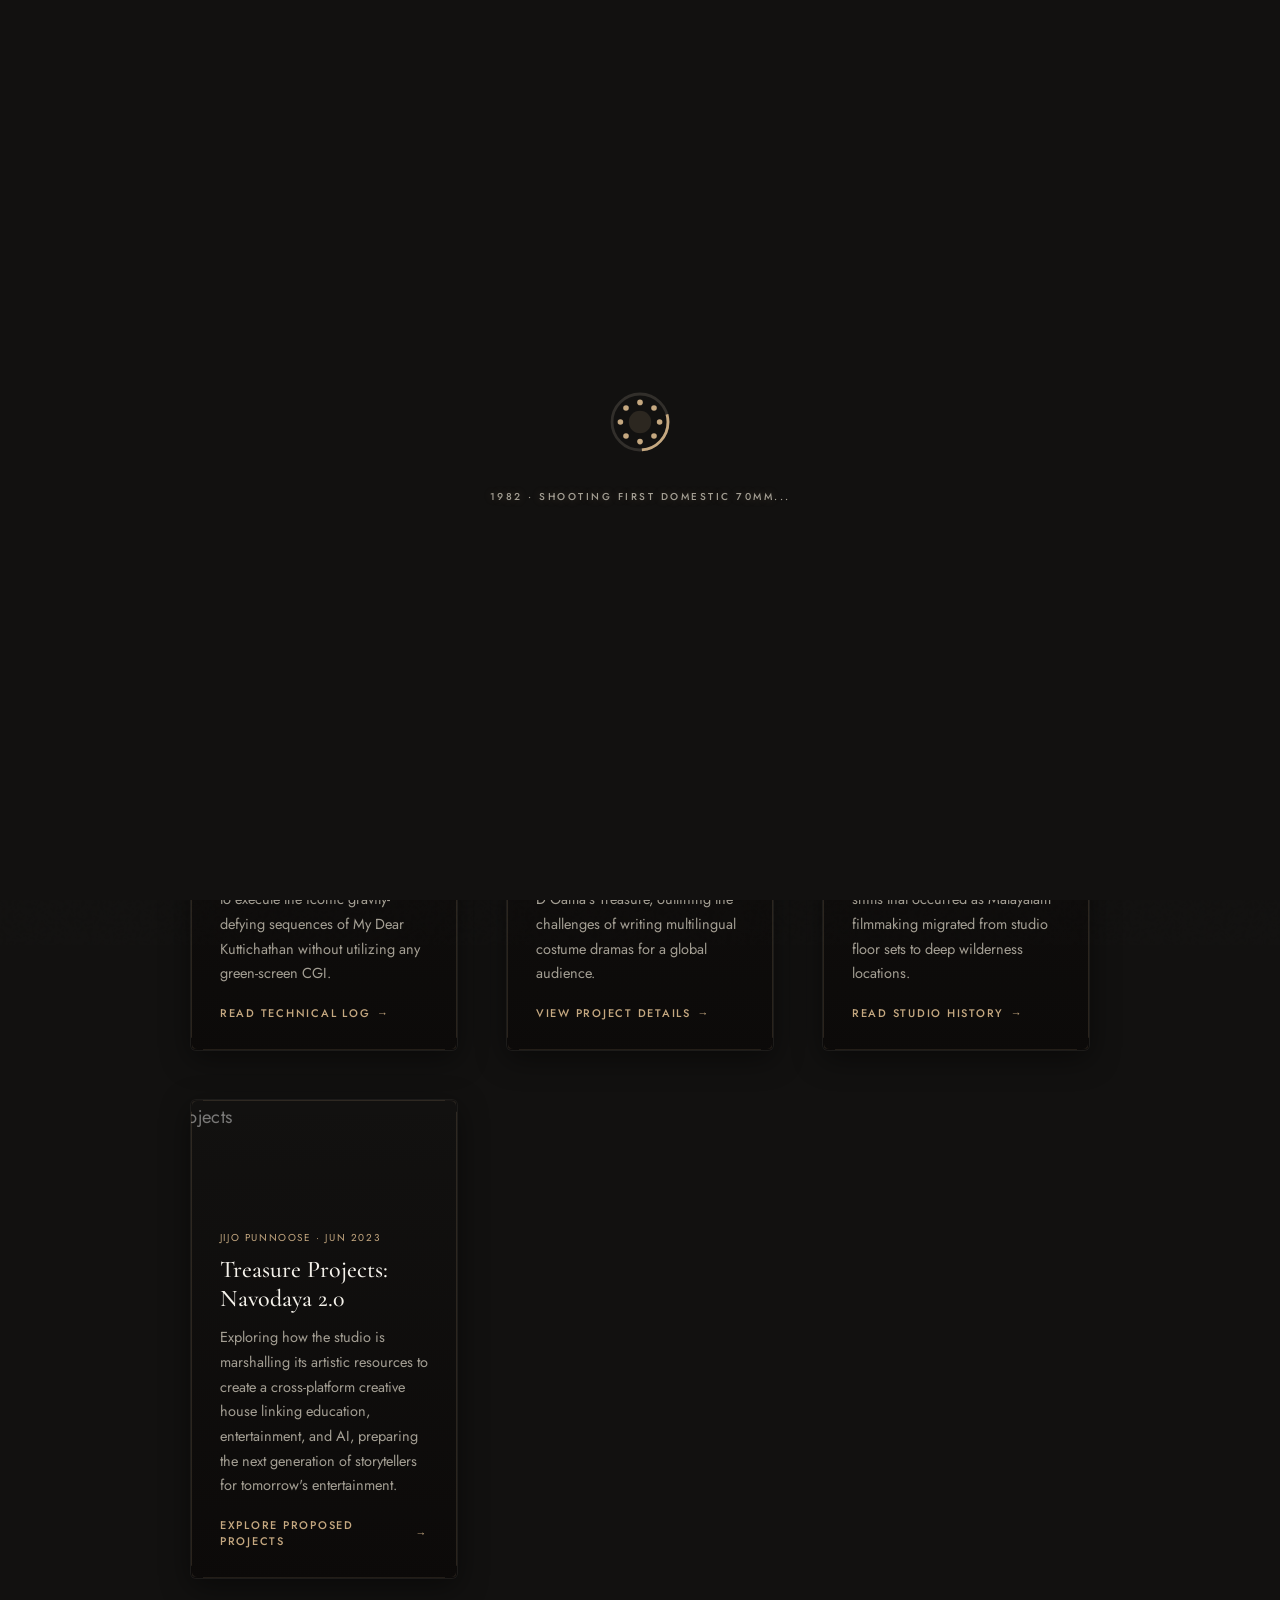
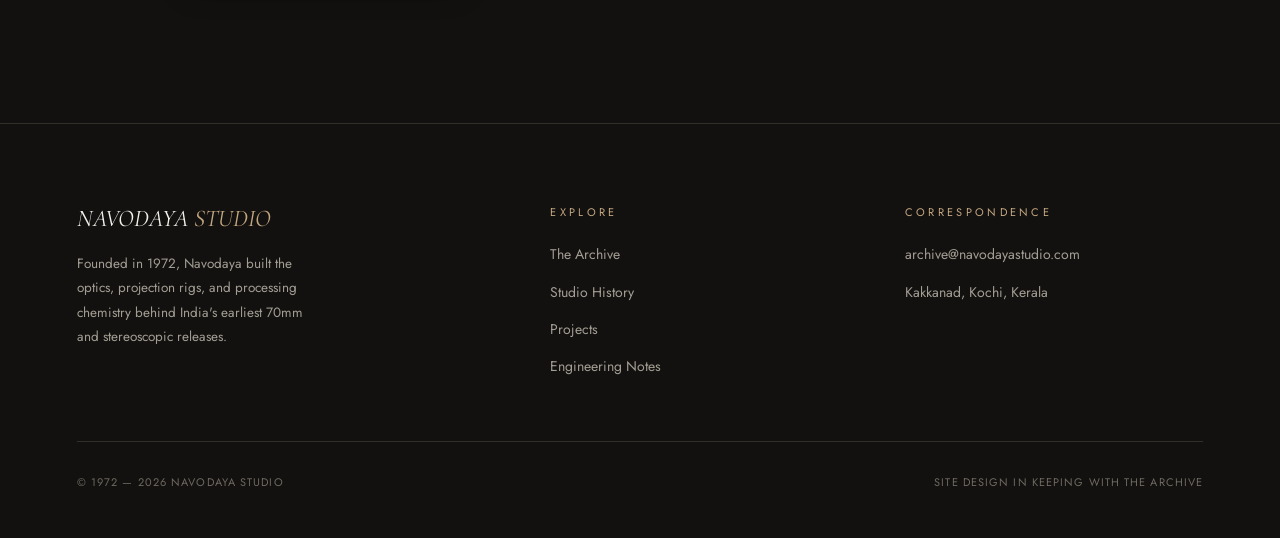
==== commit fd2c3906: "feat: add site loader component and global stylesheet with site structure elements" ====
--- a/blogs.html
+++ b/blogs.html
@@ -9,6 +9,30 @@
 <link rel="stylesheet" href="css/style.css" />
 </head>
 <body>
+
+<!-- ================================================================== -->
+<!-- SITE LOADER                                                        -->
+<!-- ================================================================== -->
+<div class="site-loader" id="siteLoader">
+  <div class="loader-content">
+    <div class="reel-spinner">
+      <svg viewBox="0 0 100 100">
+        <circle cx="50" cy="50" r="40" stroke="var(--hairline)" stroke-width="4" fill="none" />
+        <circle cx="50" cy="50" r="40" stroke="var(--gold)" stroke-width="4" fill="none" stroke-dasharray="60 180" class="spinner-ring" />
+        <circle cx="50" cy="50" r="16" fill="var(--gold)" opacity="0.15" />
+        <circle cx="50" cy="22" r="4" fill="var(--gold)" />
+        <circle cx="50" cy="78" r="4" fill="var(--gold)" />
+        <circle cx="22" cy="50" r="4" fill="var(--gold)" />
+        <circle cx="78" cy="50" r="4" fill="var(--gold)" />
+        <circle cx="30" cy="30" r="4" fill="var(--gold)" />
+        <circle cx="70" cy="70" r="4" fill="var(--gold)" />
+        <circle cx="30" cy="70" r="4" fill="var(--gold)" />
+        <circle cx="70" cy="30" r="4" fill="var(--gold)" />
+      </svg>
+    </div>
+    <div class="loader-ticker" id="loaderTicker">Initializing Archive...</div>
+  </div>
+</div>
 
 <div class="beam-sweep" aria-hidden="true"></div>
 
--- a/css/style.css
+++ b/css/style.css
@@ -118,24 +118,70 @@
   color: var(--gold);
 }
 
-/* ===================== HERO ===================== */
-
-.hero {
+/* ===================== HERO ===================== */.hero {
   min-height: 100svh;
   display: flex; flex-direction: column; justify-content: center;
   padding: 8rem 6vw 4rem;
   position: relative; z-index: 2;
-  background: linear-gradient(to bottom, rgba(18,17,16,0.92) 0%, rgba(18,17,16,0.97) 100%),
-              url('https://static.wixstatic.com/media/8a582f_56cf75ba1f444be7aa7bf66563ba3514~mv2.jpg') no-repeat center;
+  overflow: hidden;
+  background: var(--ink);
+}
+.hero > .reveal {
+  position: relative;
+  z-index: 5;
+}
+.hero-bg-layer {
+  position: absolute;
+  inset: 0;
+  width: 100%;
+  height: 100%;
   background-size: cover;
-}
-@media (min-width: 768px) {
-  .hero {
-    background: linear-gradient(to right, rgba(18,17,16,0.95) 35%, rgba(18,17,16,0.65) 100%), 
-                url('https://static.wixstatic.com/media/8a582f_56cf75ba1f444be7aa7bf66563ba3514~mv2.jpg') no-repeat center right;
+  z-index: 1;
+  pointer-events: none;
+}
+.hero-bg-1 {
+  background: linear-gradient(to bottom, rgba(18,17,16,0.92) 0%, rgba(18,17,16,0.98) 100%),
+              url('../images/hero1.png') no-repeat center;
+  background-size: cover;
+}
+.hero-bg-2 {
+  background: linear-gradient(to bottom, rgba(18,17,16,0.92) 0%, rgba(18,17,16,0.98) 100%),
+              url('../images/hero2.png') no-repeat center;
+  background-size: cover;
+  animation: hero-fade 10s ease-in-out infinite alternate;
+}
+@media (min-width: 600px) and (max-width: 1023px) {
+  .hero-bg-1 {
+    background: linear-gradient(to right, rgba(18,17,16,0.95) 45%, rgba(18,17,16,0.7) 100%), 
+                url('../images/hero1.png') no-repeat center right 25%;
     background-size: cover;
   }
-}
+  .hero-bg-2 {
+    background: linear-gradient(to right, rgba(18,17,16,0.95) 45%, rgba(18,17,16,0.7) 100%), 
+                url('../images/hero2.png') no-repeat center right 25%;
+    background-size: cover;
+  }
+}
+@media (min-width: 1024px) {
+  .hero-bg-1 {
+    background: linear-gradient(to right, rgba(18,17,16,0.96) 35%, rgba(18,17,16,0.6) 100%), 
+                url('../images/hero1.png') no-repeat center right;
+    background-size: cover;
+  }
+  .hero-bg-2 {
+    background: linear-gradient(to right, rgba(18,17,16,0.96) 35%, rgba(18,17,16,0.6) 100%), 
+                url('../images/hero2.png') no-repeat center right;
+    background-size: cover;
+  }
+}
+@keyframes hero-fade {
+  0%, 40% { opacity: 0; }
+  60%, 100% { opacity: 1; }
+}
+@media (prefers-reduced-motion: reduce) {
+  .hero-bg-2 { animation: none !important; opacity: 1 !important; }
+}
+
 .hero h1 {
   font-family: var(--serif);
   font-weight: 500;
@@ -355,9 +401,10 @@
   height: 100%;
   object-fit: cover;
   transition: opacity 450ms cubic-bezier(0.16, 1, 0.3, 1), 
-              transform 450ms cubic-bezier(0.16, 1, 0.3, 1), 
+              transform 150ms cubic-bezier(0.1, 0.8, 0.2, 1), 
               filter 450ms ease;
   z-index: 1;
+  transform: scale(1.15) translateY(var(--img-parallax, 0px));
 }
 
 .film-text-overlay {
@@ -416,13 +463,14 @@
   object-fit: cover;
   opacity: 0.72;
   mix-blend-mode: luminosity;
-  transition: opacity 600ms ease, transform 600ms ease, filter 600ms ease;
+  transition: opacity 600ms ease, transform 150ms cubic-bezier(0.1, 0.8, 0.2, 1), filter 600ms ease;
   filter: grayscale(10%) contrast(1.05);
   z-index: 1;
+  transform: scale(1.15) translateY(var(--img-parallax, 0px));
 }
 .frame-visual:hover .frame-photo {
   opacity: 0.95;
-  transform: scale(1.04);
+  transform: scale(1.22) translateY(var(--img-parallax, 0px));
   mix-blend-mode: normal;
   filter: grayscale(0%) contrast(1.1);
 }
@@ -489,9 +537,13 @@
 }
 .history-photo-card img {
   width: 100%; max-height: 260px; object-fit: cover; border-radius: 2px;
-  opacity: 0.8; transition: opacity 300ms ease;
-}
-.history-photo-card img:hover { opacity: 0.95; }
+  opacity: 0.8; transition: opacity 300ms ease, transform 150ms cubic-bezier(0.1, 0.8, 0.2, 1);
+  transform: scale(1.15) translateY(var(--img-parallax, 0px));
+}
+.history-photo-card img:hover {
+  opacity: 0.95;
+  transform: scale(1.22) translateY(var(--img-parallax, 0px));
+}
 .history-photo-caption {
   font-size: 10.5px; text-transform: uppercase; letter-spacing: 0.1em;
   color: var(--silver); margin-top: 0.6rem; line-height: 1.5;
@@ -593,10 +645,11 @@
 .project-photo img {
   width: 100%; height: 100%; object-fit: cover; opacity: 0.55;
   filter: grayscale(90%) contrast(1.1) brightness(0.85);
-  transition: transform 600ms cubic-bezier(0.16, 1, 0.3, 1), opacity 600ms ease, filter 600ms ease;
+  transition: transform 150ms cubic-bezier(0.1, 0.8, 0.2, 1), opacity 600ms ease, filter 600ms ease;
+  transform: scale(1.15) translateY(var(--img-parallax, 0px));
 }
 .project-card:hover .project-photo img {
-  transform: scale(1.06); opacity: 0.85;
+  transform: scale(1.22) translateY(var(--img-parallax, 0px)); opacity: 0.85;
   filter: grayscale(0%) contrast(1.05) brightness(0.95);
 }
 
@@ -694,12 +747,14 @@
   object-fit: cover;
   border-radius: 2px;
   opacity: 0.8;
-  transition: opacity 300ms ease, filter 300ms ease;
+  transition: opacity 300ms ease, filter 300ms ease, transform 150ms cubic-bezier(0.1, 0.8, 0.2, 1);
   filter: grayscale(10%) contrast(1.05);
+  transform: scale(1.15) translateY(var(--img-parallax, 0px));
 }
 .chapter-photo-wrap img:hover {
   opacity: 0.95;
   filter: grayscale(0%) contrast(1.1);
+  transform: scale(1.22) translateY(var(--img-parallax, 0px));
 }
 .chapter-photo-wrap .fig-caption {
   font-size: 11px;
@@ -772,10 +827,11 @@
 .blog-post-thumb img {
   width: 100%; height: 100%; object-fit: cover; opacity: 0.55;
   filter: grayscale(90%) contrast(1.1) brightness(0.85);
-  transition: transform 600ms cubic-bezier(0.16, 1, 0.3, 1), opacity 600ms ease, filter 600ms ease;
+  transition: transform 150ms cubic-bezier(0.1, 0.8, 0.2, 1), opacity 600ms ease, filter 600ms ease;
+  transform: scale(1.15) translateY(var(--img-parallax, 0px));
 }
 .blog-post-card:hover .blog-post-thumb img {
-  transform: scale(1.06); opacity: 0.85;
+  transform: scale(1.22) translateY(var(--img-parallax, 0px)); opacity: 0.85;
   filter: grayscale(0%) contrast(1.05) brightness(0.95);
 }
 
@@ -837,13 +893,19 @@
 /* Futuristic Cursor Glow Tracking */
 .cursor-glow {
   position: fixed;
-  width: 500px;
-  height: 500px;
-  background: radial-gradient(circle, rgba(197, 168, 128, 0.035) 0%, rgba(197, 168, 128, 0.01) 45%, transparent 70%);
+  width: 550px;
+  height: 550px;
+  background: radial-gradient(circle, rgba(197, 168, 128, 0.06) 0%, rgba(197, 168, 128, 0.015) 45%, transparent 70%);
   pointer-events: none;
   transform: translate(-50%, -50%);
   z-index: 1;
-  mix-blend-mode: screen;
+  mix-blend-mode: plus-lighter;
+  transition: width 450ms cubic-bezier(0.16, 1, 0.3, 1), height 450ms cubic-bezier(0.16, 1, 0.3, 1), background 450ms cubic-bezier(0.16, 1, 0.3, 1), opacity 300ms ease;
+}
+.cursor-glow.active {
+  width: 750px;
+  height: 750px;
+  background: radial-gradient(circle, rgba(197, 168, 128, 0.09) 0%, rgba(197, 168, 128, 0.02) 40%, transparent 65%);
 }
 
 /* Ambient Canvas Embers */
@@ -915,21 +977,22 @@
 .project-card, .blog-post-card, .history-photo-card {
   position: relative;
 }
-.project-card::before, .blog-post-card::before {
+.project-card::before, .blog-post-card::before, .stat-card::before {
   content: '';
   position: absolute;
   inset: 0;
   border-radius: inherit;
   padding: 1px;
-  background: linear-gradient(135deg, transparent 70%, rgba(197, 168, 128, 0.15));
+  background: radial-gradient(300px circle at var(--mouse-x, 50%) var(--mouse-y, 50%), rgba(197, 168, 128, 0.35), transparent 75%);
   -webkit-mask: linear-gradient(#fff 0 0) content-box, linear-gradient(#fff 0 0);
   -webkit-mask-composite: xor;
   mask-composite: exclude;
   pointer-events: none;
   opacity: 0;
   transition: opacity 400ms ease;
-}
-.project-card:hover::before, .blog-post-card:hover::before, .stat-card::before {
+  z-index: 4;
+}
+.project-card:hover::before, .blog-post-card:hover::before, .stat-card:hover::before {
   opacity: 1;
 }
 
@@ -1022,3 +1085,488 @@
 @media (prefers-reduced-motion: reduce) {
   .global-grain { animation: none !important; }
 }
+
+.project-card:hover .pioneer-img {
+  filter: grayscale(0%) !important;
+  transform: scale(1.06);
+}
+
+/* ===================== RETRO CRT TV OVERLAYS ===================== */
+.crt-scanlines {
+  position: absolute;
+  inset: 0;
+  pointer-events: none;
+  z-index: 3;
+  background: linear-gradient(rgba(18, 16, 16, 0) 50%, rgba(0, 0, 0, 0.25) 50%),
+              linear-gradient(90deg, rgba(255, 0, 0, 0.04), rgba(0, 255, 0, 0.01), rgba(0, 0, 255, 0.04));
+  background-size: 100% 4px, 6px 100%;
+  opacity: 0.35;
+}
+
+.crt-bezel {
+  position: absolute;
+  inset: 0;
+  pointer-events: none;
+  z-index: 4;
+  box-shadow: inset 0 0 50px rgba(0, 0, 0, 0.85);
+  background: radial-gradient(circle at 50% 50%, transparent 65%, rgba(0, 0, 0, 0.25) 100%);
+}
+
+.crt-flicker {
+  position: absolute;
+  inset: 0;
+  pointer-events: none;
+  z-index: 4;
+  background: rgba(255, 255, 255, 0.008);
+  animation: crt-glow 0.25s infinite;
+}
+
+@keyframes crt-glow {
+  0% { opacity: 0.15; }
+  50% { opacity: 0.75; }
+  100% { opacity: 0.15; }
+}
+
+@media (prefers-reduced-motion: reduce) {
+  .crt-flicker { animation: none !important; }
+}
+
+/* ===================== KAKKANAD 3D GRAVITY ROOM EXHIBITION ===================== */
+@media (min-width: 860px) {
+  .gravity-layout {
+    grid-template-columns: 1fr 1.2fr !important;
+    gap: 5rem !important;
+  }
+}
+
+.gravity-controls {
+  margin-top: 2rem;
+  background: rgba(28, 26, 23, 0.45);
+  border: 1px solid var(--hairline);
+  padding: 1.6rem;
+  border-radius: 6px;
+  backdrop-filter: blur(10px);
+}
+
+.control-group {
+  display: flex;
+  flex-direction: column;
+  gap: 0.8rem;
+}
+
+.control-label {
+  font-size: 11px;
+  text-transform: uppercase;
+  letter-spacing: 0.14em;
+  color: var(--gold);
+  font-weight: 500;
+}
+
+.toggle-switch-wrapper {
+  display: flex;
+  gap: 0.5rem;
+  background: var(--ink);
+  padding: 4px;
+  border-radius: 4px;
+  border: 1px solid var(--hairline);
+}
+
+.toggle-btn {
+  flex: 1;
+  padding: 0.6rem 0.8rem;
+  font-size: 11px;
+  text-transform: uppercase;
+  letter-spacing: 0.08em;
+  color: var(--silver);
+  background: transparent;
+  border-radius: 3px;
+  transition: all 300ms ease;
+  text-align: center;
+}
+
+.toggle-btn:hover {
+  color: var(--cream);
+}
+
+.toggle-btn.active {
+  background: var(--ink-raised);
+  color: var(--gold);
+  box-shadow: 0 2px 8px rgba(0, 0, 0, 0.5);
+  border: 1px solid rgba(197, 168, 128, 0.15);
+}
+
+.rotation-btns {
+  display: grid;
+  grid-template-columns: repeat(2, 1fr);
+  gap: 0.6rem;
+}
+@media (min-width: 480px) {
+  .rotation-btns {
+    grid-template-columns: repeat(4, 1fr);
+  }
+}
+
+.rot-btn {
+  padding: 0.6rem 0.4rem;
+  font-size: 11px;
+  text-transform: uppercase;
+  letter-spacing: 0.05em;
+  color: var(--silver);
+  background: var(--ink);
+  border: 1px solid var(--hairline);
+  border-radius: 4px;
+  transition: all 300ms ease;
+  text-align: center;
+}
+
+.rot-btn:hover {
+  border-color: rgba(197, 168, 128, 0.3);
+  color: var(--cream);
+}
+
+.rot-btn.active {
+  background: rgba(197, 168, 128, 0.08);
+  border-color: var(--gold);
+  color: var(--gold);
+  box-shadow: 0 0 10px rgba(197, 168, 128, 0.15);
+}
+
+/* 3D Viewer Container */
+.gravity-view-panel {
+  width: 100%;
+  max-width: 420px;
+  aspect-ratio: 1 / 1;
+  background: var(--ink-raised);
+  border: 1px solid var(--hairline);
+  border-radius: 8px;
+  display: flex;
+  justify-content: center;
+  align-items: center;
+  position: relative;
+  overflow: hidden;
+  perspective: 1200px;
+  box-shadow: inset 0 0 50px rgba(0, 0, 0, 0.8), 0 10px 40px rgba(0, 0, 0, 0.5);
+}
+
+.gravity-view-indicator {
+  position: absolute;
+  top: 16px;
+  left: 16px;
+  z-index: 10;
+  font-size: 9px;
+  text-transform: uppercase;
+  letter-spacing: 0.18em;
+  color: var(--gold);
+  background: rgba(18, 17, 16, 0.85);
+  border: 1px solid var(--hairline);
+  padding: 0.4rem 0.8rem;
+  border-radius: 4px;
+}
+
+/* 3D Cube Room */
+.gravity-room-cube {
+  width: 260px;
+  height: 260px;
+  position: relative;
+  transform-style: preserve-3d;
+  transition: transform 1.2s cubic-bezier(0.25, 1, 0.35, 1);
+  transform: rotateX(-12deg) rotateY(-18deg); /* Default isometric preview slant */
+}
+
+.room-face {
+  position: absolute;
+  width: 260px;
+  height: 260px;
+  border: 1px solid rgba(255, 255, 255, 0.04);
+  box-shadow: inset 0 0 60px rgba(0, 0, 0, 0.95);
+  pointer-events: none;
+  background-size: cover;
+  background-repeat: no-repeat;
+  background-position: center;
+}
+
+/* Positions in 3D Space (130px translateZ offset for a 260px cube) */
+.room-face.back {
+  transform: translateZ(-130px);
+  background-image: linear-gradient(rgba(18, 17, 16, 0.6), rgba(18, 17, 16, 0.6)), url('https://static.wixstatic.com/media/8a582f_96b57487906b41dc9f22223b6ada45d6~mv2.jpg');
+  border: 1px solid rgba(197, 168, 128, 0.15);
+}
+
+.room-face.left {
+  transform: rotateY(90deg) translateZ(-130px);
+  background-color: #1a1816;
+  background-image: repeating-linear-gradient(90deg, transparent, transparent 20px, rgba(0, 0, 0, 0.25) 20px, rgba(0, 0, 0, 0.25) 40px); /* Retro wallpaper stripe */
+  border-right: 1px solid rgba(197, 168, 128, 0.1);
+}
+
+.room-face.right {
+  transform: rotateY(-90deg) translateZ(-130px);
+  background-color: #1a1816;
+  background-image: repeating-linear-gradient(90deg, transparent, transparent 20px, rgba(0, 0, 0, 0.25) 20px, rgba(0, 0, 0, 0.25) 40px);
+  border-left: 1px solid rgba(197, 168, 128, 0.1);
+}
+
+.room-face.top {
+  transform: rotateX(-90deg) translateZ(-130px);
+  background-color: #151312;
+  box-shadow: inset 0 0 50px rgba(0, 0, 0, 0.95);
+  border-bottom: 1px solid rgba(197, 168, 128, 0.1);
+}
+
+.room-face.bottom {
+  transform: rotateX(90deg) translateZ(-130px);
+  background-color: #2b1f1a; /* Warm reddish-brown floor */
+  background-image: linear-gradient(0deg, rgba(0,0,0,0.4), rgba(0,0,0,0.4)), repeating-linear-gradient(90deg, #382721 0px, #382721 24px, #201714 24px, #201714 26px); /* Wood panels */
+  border-top: 1px solid rgba(197, 168, 128, 0.2);
+}
+
+/* Character inside the 3D room */
+.gravity-character {
+  position: absolute;
+  width: 52px;
+  height: 90px;
+  left: 50%;
+  top: 50%;
+  margin-left: -26px; /* -width/2 */
+  margin-top: -90px;  /* -height (origin is 50% 100%) */
+  background: url('data:image/svg+xml,%3Csvg xmlns="http://www.w3.org/2000/svg" viewBox="0 0 100 160" fill="none" stroke="%23c5a880" stroke-width="6"%3E%3Ccircle cx="50" cy="30" r="16" stroke-linecap="round"/%3E%3Cpath d="M50 46 v60 M50 60 L15 90 M50 60 L85 90 M50 106 L25 150 M50 106 L75 150" stroke-linecap="round"/%3E%3C/svg%3E') no-repeat center;
+  background-size: contain;
+  transform-style: preserve-3d;
+  z-index: 15;
+  pointer-events: none;
+  transform-origin: 50% 100%;
+  transition: transform 1.2s cubic-bezier(0.25, 1, 0.35, 1);
+  filter: drop-shadow(0 4px 8px rgba(0, 0, 0, 0.55));
+}
+
+/* ===================== SITE INTRO LOADER ===================== */
+.site-loader {
+  position: fixed;
+  inset: 0;
+  width: 100%;
+  height: 100vh;
+  background: var(--ink);
+  z-index: 10000;
+  display: flex;
+  justify-content: center;
+  align-items: center;
+  transition: opacity 600ms cubic-bezier(0.25, 1, 0.5, 1), pointer-events 600ms;
+}
+
+.site-loader.fade-out {
+  opacity: 0;
+  pointer-events: none;
+}
+
+.loader-content {
+  display: flex;
+  flex-direction: column;
+  align-items: center;
+  gap: 2rem;
+  max-width: 340px;
+  text-align: center;
+}
+
+.reel-spinner {
+  width: 70px;
+  height: 70px;
+  animation: spin-reel 3s linear infinite;
+}
+
+.spinner-ring {
+  transform-origin: 50% 50%;
+  animation: pulse-ring 2s ease-in-out infinite alternate;
+}
+
+@keyframes spin-reel {
+  0% { transform: rotate(0deg); }
+  100% { transform: rotate(360deg); }
+}
+
+@keyframes pulse-ring {
+  0% { stroke-dasharray: 20 220; stroke-dashoffset: 0; }
+  100% { stroke-dasharray: 120 120; stroke-dashoffset: -120; }
+}
+
+.loader-ticker {
+  font-size: 10px;
+  text-transform: uppercase;
+  letter-spacing: 0.25em;
+  color: var(--silver);
+  font-weight: 500;
+  min-height: 24px;
+  line-height: 1.5;
+  transition: opacity 150ms ease;
+  font-family: var(--sans);
+  text-shadow: 0 0 8px rgba(197, 168, 128, 0.25);
+}
+
+.loader-ticker.fade {
+  opacity: 0;
+}
+
+/* ===================== THE KAKKANAD ENGINEERING DESK ===================== */
+@media (min-width: 860px) {
+  .blueprint-layout {
+    grid-template-columns: 1.1fr 1fr !important;
+    gap: 4.5rem !important;
+  }
+}
+
+.blueprint-frame {
+  width: 100%;
+  max-width: 440px;
+  aspect-ratio: 4 / 3;
+  background: radial-gradient(120% 120% at 50% 50%, #151a24 0%, #0d1117 100%); /* Blueprint-blue backdrop */
+  border: 1px solid rgba(197, 168, 128, 0.15);
+  border-radius: 8px;
+  position: relative;
+  padding: 1rem;
+  overflow: hidden;
+  box-shadow: inset 0 0 40px rgba(0, 0, 0, 0.8), 0 10px 30px rgba(0, 0, 0, 0.5);
+  display: flex;
+  justify-content: center;
+  align-items: center;
+}
+
+.blueprint-glow {
+  position: absolute;
+  inset: -10%;
+  background: radial-gradient(closest-side, rgba(197, 168, 128, 0.05), transparent 70%);
+  pointer-events: none;
+  z-index: 1;
+}
+
+.lens-schematic {
+  width: 100%;
+  height: 100%;
+  z-index: 2;
+  overflow: visible;
+}
+
+.blueprint-group {
+  color: #4a5c78; /* Muted blueprint-blue by default */
+  opacity: 0.45;
+  transition: color 450ms cubic-bezier(0.16, 1, 0.3, 1), opacity 450ms cubic-bezier(0.16, 1, 0.3, 1), filter 450ms ease;
+  transform-origin: 50% 50%;
+}
+
+.blueprint-group.active {
+  color: var(--gold);
+  opacity: 1;
+  filter: drop-shadow(0 0 10px rgba(197, 168, 128, 0.6)) drop-shadow(0 0 2px rgba(197, 168, 128, 0.4));
+}
+
+/* Light ray paths inside lens schematic */
+.blueprint-group.active .light-ray {
+  stroke-dasharray: 4 2;
+  animation: trace-ray 1.5s linear infinite;
+}
+
+@keyframes trace-ray {
+  0% { stroke-dashoffset: 0; }
+  100% { stroke-dashoffset: -12; }
+}
+
+/* Sound wave animations when active */
+.blueprint-group.active .sound-wave {
+  animation: pulse-sound 1s ease-in-out infinite alternate;
+}
+
+@keyframes pulse-sound {
+  0% { transform: scaleY(0.85); stroke-width: 1.5; }
+  100% { transform: scaleY(1.2); stroke-width: 2.2; }
+}
+
+/* Accordion profiles */
+.expert-accordion {
+  display: flex;
+  flex-direction: column;
+  gap: 1rem;
+}
+
+.expert-card {
+  background: rgba(28, 26, 23, 0.35);
+  border: 1px solid var(--hairline);
+  border-left: 3px solid var(--hairline);
+  padding: 1.2rem;
+  border-radius: 4px;
+  cursor: pointer;
+  transition: all 400ms cubic-bezier(0.16, 1, 0.3, 1);
+  position: relative;
+}
+
+.expert-card::after {
+  content: '';
+  position: absolute;
+  inset: 0;
+  border: 1px solid rgba(197, 168, 128, 0.1);
+  border-radius: inherit;
+  pointer-events: none;
+  clip-path: polygon(
+    0 0, 8px 0, 8px 1px, 1px 1px, 1px 8px, 0 8px,
+    0 100%, 0 calc(100% - 8px), 1px calc(100% - 8px), 1px calc(100% - 1px), 8px calc(100% - 1px), 8px 100%,
+    100% 100%, calc(100% - 8px) 100%, calc(100% - 8px) calc(100% - 1px), calc(100% - 1px) calc(100% - 1px), calc(100% - 1px) calc(100% - 8px), 100% calc(100% - 8px),
+    100% 0, 100% 8px, calc(100% - 1px) 8px, calc(100% - 1px) 1px, calc(100% - 8px) 1px, calc(100% - 8px) 0
+  );
+  opacity: 0.5;
+}
+
+.expert-card:hover {
+  background: rgba(28, 26, 23, 0.55);
+  border-color: rgba(197, 168, 128, 0.2);
+  border-left-color: rgba(197, 168, 128, 0.4);
+}
+
+.expert-card.is-active {
+  background: rgba(28, 26, 23, 0.65);
+  border-color: rgba(197, 168, 128, 0.3);
+  border-left-color: var(--gold);
+  box-shadow: 0 4px 20px rgba(0, 0, 0, 0.35);
+}
+
+.expert-header {
+  display: flex;
+  flex-direction: column;
+  gap: 0.3rem;
+}
+
+.expert-tag {
+  font-size: 9px;
+  text-transform: uppercase;
+  letter-spacing: 0.16em;
+  color: var(--gold);
+}
+
+.expert-name {
+  font-family: var(--serif);
+  font-size: 1.3rem;
+  font-weight: 500;
+  color: var(--cream);
+  margin: 0;
+  transition: color 300ms ease;
+}
+
+.expert-card.is-active .expert-name {
+  color: var(--gold);
+}
+
+.expert-body {
+  max-height: 0;
+  opacity: 0;
+  overflow: hidden;
+  transition: max-height 450ms cubic-bezier(0.16, 1, 0.3, 1), opacity 450ms cubic-bezier(0.16, 1, 0.3, 1), margin-top 450ms ease;
+  margin-top: 0;
+}
+
+.expert-card.is-active .expert-body {
+  max-height: 150px;
+  opacity: 0.85;
+  margin-top: 0.8rem;
+}
+
+.expert-body p {
+  font-size: 13px;
+  line-height: 1.6;
+  color: var(--silver);
+}
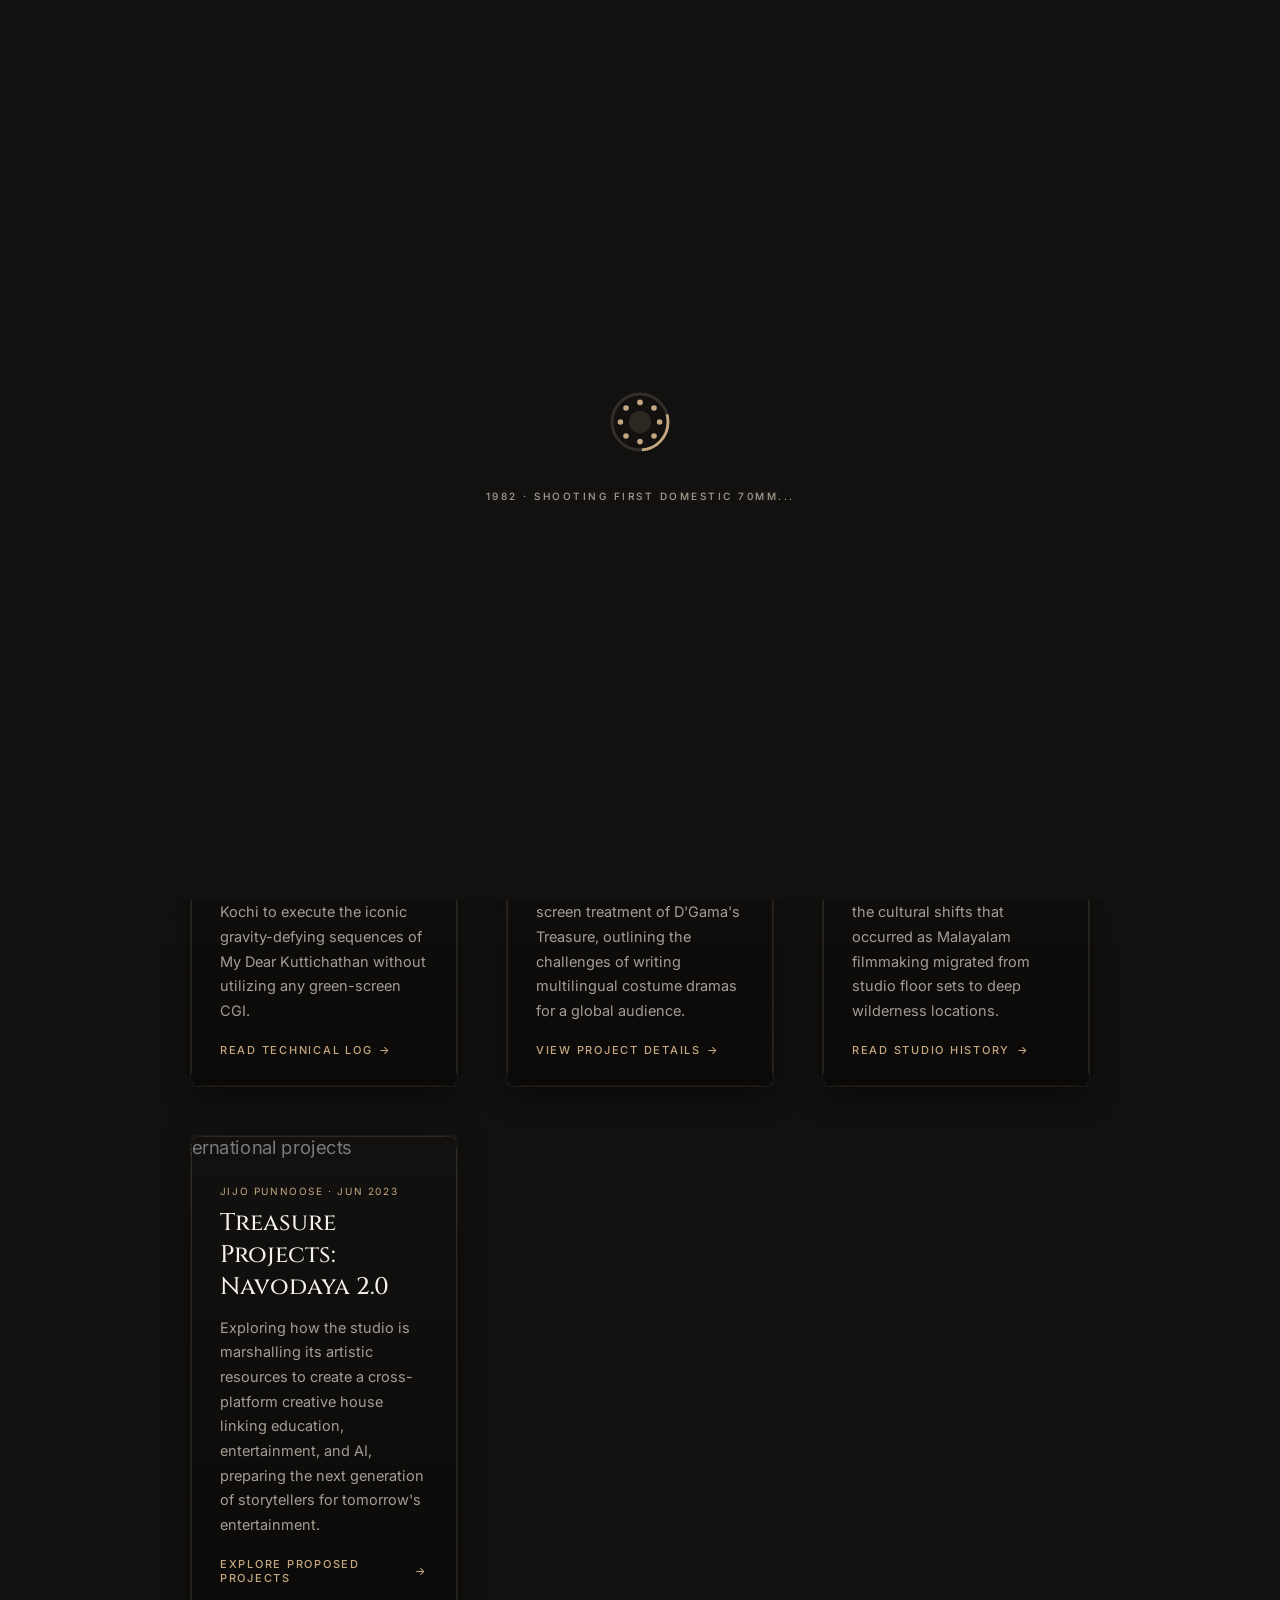
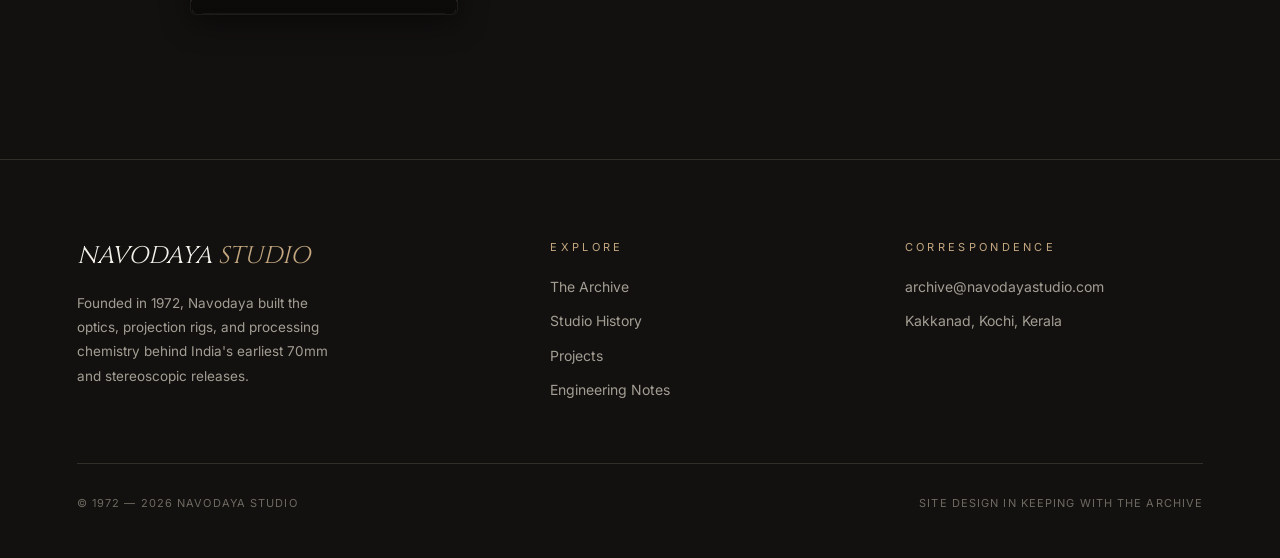
==== commit 10586947: "feat: overhaul landing page design with new typography, layout, and interactive gravity simulator co" ====
--- a/blogs.html
+++ b/blogs.html
@@ -5,7 +5,7 @@
 <meta name="viewport" content="width=device-width, initial-scale=1.0" />
 <title>Blogs & Memoirs — Navodaya Studio Archive</title>
 <link rel="preconnect" href="https://fonts.googleapis.com" />
-<link href="https://fonts.googleapis.com/css2?family=Cormorant+Garamond:ital,wght@0,400;0,500;0,600;1,400;1,500&family=Jost:wght@400;500;600&display=swap" rel="stylesheet" />
+<link href="https://fonts.googleapis.com/css2?family=Cinzel:wght@400;500;600;700&family=Inter:wght@300;400;500;600&display=swap" rel="stylesheet" />
 <link rel="stylesheet" href="css/style.css" />
 </head>
 <body>
--- a/css/style.css
+++ b/css/style.css
@@ -6,8 +6,8 @@
   --gold: #C5A880;
   --hairline: #322f2b;
   --sprocket: #2e2b27;
-  --serif: "Cormorant Garamond", Georgia, serif;
-  --sans: "Jost", "Helvetica Neue", Arial, sans-serif;
+  --serif: "Cinzel", serif;
+  --sans: "Inter", sans-serif;
 
   --wash-water:  #10201d;
   --wash-water-glow: rgba(90,150,140,0.16);
@@ -125,10 +125,13 @@
   position: relative; z-index: 2;
   overflow: hidden;
   background: var(--ink);
+  perspective: 1200px;
 }
 .hero > .reveal {
   position: relative;
   z-index: 5;
+  transform-style: preserve-3d;
+  transition: transform 150ms cubic-bezier(0.1, 0.8, 0.2, 1), opacity 400ms ease;
 }
 .hero-bg-layer {
   position: absolute;
@@ -184,11 +187,22 @@
 
 .hero h1 {
   font-family: var(--serif);
-  font-weight: 500;
-  font-size: clamp(2.6rem, 8vw, 6rem);
-  line-height: 1.02;
+  font-weight: 800; /* heavy blocky letterforms */
+  font-size: clamp(2.6rem, 7.5vw, 5.5rem);
+  line-height: 1.05;
   margin: 0 0 2rem;
   max-width: 16ch;
+  text-transform: uppercase;
+  letter-spacing: 0.03em;
+  color: #ffdd99; /* hand-painted gold face */
+  text-shadow: 
+    calc(var(--poster-shadow-x, 0px) * 0.2) calc(var(--poster-shadow-y, 0px) * 0.2) 0px #8c381c,
+    calc(var(--poster-shadow-x, 0px) * 0.4) calc(var(--poster-shadow-y, 0px) * 0.4) 0px #70260e,
+    calc(var(--poster-shadow-x, 0px) * 0.6) calc(var(--poster-shadow-y, 0px) * 0.6) 0px #5c1b05,
+    calc(var(--poster-shadow-x, 0px) * 0.8) calc(var(--poster-shadow-y, 0px) * 0.8) 0px #421000,
+    var(--anaglyph-x, 0px) var(--anaglyph-y, 0px) 3px rgba(255, 0, 0, 0.45),
+    calc(var(--anaglyph-x, 0px) * -1) calc(var(--anaglyph-y, 0px) * -1) 3px rgba(0, 255, 255, 0.45);
+  transition: text-shadow 150ms cubic-bezier(0.1, 0.8, 0.2, 1);
 }
 .hero h1 em { color: var(--gold); font-style: italic; }
 .hero p {
@@ -1132,20 +1146,75 @@
 }
 
 /* ===================== KAKKANAD 3D GRAVITY ROOM EXHIBITION ===================== */
+.gravity-header {
+  display: grid;
+  grid-template-columns: 1fr;
+  gap: 2rem;
+  margin-bottom: 4rem;
+}
 @media (min-width: 860px) {
-  .gravity-layout {
-    grid-template-columns: 1fr 1.2fr !important;
-    gap: 5rem !important;
-  }
+  .gravity-header {
+    grid-template-columns: 1fr 1.4fr !important;
+    gap: 4.5rem !important;
+  }
+}
+
+.gravity-console-grid {
+  display: grid;
+  grid-template-columns: 1fr;
+  gap: 3rem;
+}
+@media (min-width: 860px) {
+  .gravity-console-grid {
+    grid-template-columns: 1.15fr 1fr !important;
+    gap: 4.5rem !important;
+    align-items: start;
+  }
+}
+
+.console-monitor-wrapper {
+  display: flex;
+  flex-direction: column;
+  width: 100%;
+  max-width: 440px;
+  margin: 0 auto;
+}
+
+.console-screen-telemetry {
+  display: flex;
+  justify-content: space-between;
+  padding: 0.6rem 1.2rem;
+  font-size: 10px;
+  font-family: monospace;
+  color: var(--silver);
+  background: rgba(20, 19, 17, 0.7);
+  border: 1px solid var(--hairline);
+  letter-spacing: 0.1em;
+}
+.console-monitor-wrapper .console-screen-telemetry:first-child {
+  border-bottom: none;
+  border-top-left-radius: 6px;
+  border-top-right-radius: 6px;
+}
+.console-monitor-wrapper .console-screen-telemetry:last-of-type {
+  border-top: none;
+  border-bottom-left-radius: 6px;
+  border-bottom-right-radius: 6px;
+}
+
+.console-desk-panel {
+  background: rgba(28, 26, 23, 0.25);
+  border: 1px solid var(--hairline);
+  padding: 2.5rem;
+  border-radius: 8px;
+  width: 100%;
+  box-sizing: border-box;
+  box-shadow: 0 15px 40px rgba(0, 0, 0, 0.45);
 }
 
 .gravity-controls {
-  margin-top: 2rem;
-  background: rgba(28, 26, 23, 0.45);
-  border: 1px solid var(--hairline);
-  padding: 1.6rem;
-  border-radius: 6px;
-  backdrop-filter: blur(10px);
+  display: flex;
+  flex-direction: column;
 }
 
 .control-group {
@@ -1234,18 +1303,21 @@
 /* 3D Viewer Container */
 .gravity-view-panel {
   width: 100%;
-  max-width: 420px;
+  max-width: 100%;
   aspect-ratio: 1 / 1;
   background: var(--ink-raised);
-  border: 1px solid var(--hairline);
-  border-radius: 8px;
+  border-left: 1px solid var(--hairline);
+  border-right: 1px solid var(--hairline);
+  border-top: none;
+  border-bottom: none;
+  border-radius: 0px;
   display: flex;
   justify-content: center;
   align-items: center;
   position: relative;
   overflow: hidden;
   perspective: 1200px;
-  box-shadow: inset 0 0 50px rgba(0, 0, 0, 0.8), 0 10px 40px rgba(0, 0, 0, 0.5);
+  box-shadow: inset 0 0 50px rgba(0, 0, 0, 0.8);
 }
 
 .gravity-view-indicator {
@@ -1570,3 +1642,178 @@
   line-height: 1.6;
   color: var(--silver);
 }
+
+/* ===================== KUTTICHATHAN MAGIC EFFECT ===================== */
+.magic-sparkle {
+  position: absolute;
+  width: 7px;
+  height: 7px;
+  background: #ffdd99; /* brighter golden yellow */
+  border-radius: 50%;
+  pointer-events: none;
+  z-index: 2; /* behind text (z-index: 5) but above bg (z-index: 1) */
+  mix-blend-mode: screen;
+  box-shadow: 0 0 10px #ffb330, 0 0 4px #ffb330;
+  opacity: 1;
+  transition: transform 950ms cubic-bezier(0.1, 0.8, 0.2, 1), opacity 950ms ease-out;
+}
+
+/* Floating metadata stats cards */
+.hero-meta > div {
+  transform-style: preserve-3d;
+}
+
+.hero-meta > div:nth-child(1) {
+  animation: levitate-slow 6.5s ease-in-out infinite alternate;
+}
+
+.hero-meta > div:nth-child(2) {
+  animation: levitate-slow 8.5s ease-in-out infinite alternate -2s;
+}
+
+.hero-meta > div:nth-child(3) {
+  animation: levitate-slow 7.5s ease-in-out infinite alternate -4s;
+}
+
+@keyframes levitate-slow {
+  0% { transform: translateY(5px) translateZ(0); }
+  100% { transform: translateY(-7px) translateZ(5px); }
+}
+
+/* ===================== STUDIO VISITS & RESIDENCIES ===================== */
+.visits-card {
+  box-shadow: 0 15px 40px rgba(0, 0, 0, 0.45);
+}
+
+.visit-box h3 {
+  transition: color 300ms ease;
+}
+
+.visit-box:hover h3 {
+  color: var(--gold) !important;
+}
+
+@media (min-width: 860px) {
+  .visits-layout-inner {
+    grid-template-columns: 1.25fr 1fr !important;
+    gap: 4rem !important;
+    align-items: center;
+  }
+  
+  .visits-cta-block {
+    border-top: none !important;
+    border-left: 1px solid var(--hairline);
+    padding-top: 0 !important;
+    padding-left: 4rem !important;
+    text-align: left !important;
+    align-items: flex-start !important;
+  }
+}
+
+/* ===================== CINE-OPTICS GLOSSARY ===================== */
+.glossary-item {
+  background: rgba(28, 26, 23, 0.2);
+  border: 1px solid var(--hairline);
+  padding: 2rem;
+  border-radius: 6px;
+  transition: all 400ms cubic-bezier(0.16, 1, 0.3, 1);
+  transform-style: preserve-3d;
+}
+
+.glossary-item:hover {
+  background: rgba(28, 26, 23, 0.45);
+  border-color: rgba(197, 168, 128, 0.35);
+  transform: translateY(-4px) scale(1.01);
+  box-shadow: 0 10px 25px rgba(0, 0, 0, 0.35);
+}
+
+.glossary-icon svg {
+  transition: transform 500ms ease;
+}
+
+.glossary-item:hover .glossary-icon svg {
+  transform: rotate(5deg) scale(1.08);
+  color: #ffd880 !important;
+}
+
+@media (min-width: 600px) {
+  .glossary-grid {
+    grid-template-columns: repeat(2, 1fr) !important;
+  }
+}
+
+@media (min-width: 1000px) {
+  .glossary-grid {
+    grid-template-columns: repeat(4, 1fr) !important;
+    gap: 2.2rem !important;
+  }
+}
+
+/* ===================== MANIFESTO GRID ===================== */
+.manifesto-grid {
+  display: grid;
+  grid-template-columns: 1fr;
+  gap: 3rem;
+}
+
+.manifesto-info {
+  display: flex;
+  flex-direction: column;
+  gap: 2.2rem;
+  border-right: 1px solid var(--hairline);
+  padding-right: 3rem;
+}
+
+.info-block {
+  display: flex;
+  flex-direction: column;
+  gap: 0.4rem;
+}
+
+.info-num {
+  font-family: var(--serif);
+  font-size: 2.8rem;
+  font-weight: 700;
+  color: var(--gold);
+  line-height: 1;
+}
+
+.info-title {
+  font-family: var(--serif);
+  font-size: 1.6rem;
+  font-weight: 600;
+  color: var(--cream);
+  line-height: 1.2;
+}
+
+.info-label {
+  font-size: 10.5px;
+  text-transform: uppercase;
+  letter-spacing: 0.12em;
+  color: var(--silver);
+}
+
+@media (min-width: 768px) {
+  .manifesto-grid {
+    grid-template-columns: 240px 1fr !important;
+    gap: 4.5rem !important;
+    align-items: flex-start;
+  }
+}
+
+@media (max-width: 767px) {
+  .manifesto-info {
+    border-right: none !important;
+    border-bottom: 1px solid var(--hairline);
+    padding-right: 0 !important;
+    padding-bottom: 2rem !important;
+    flex-direction: row !important;
+    flex-wrap: wrap;
+    gap: 1.8rem !important;
+    justify-content: space-between;
+  }
+  
+  .info-block {
+    flex: 1 1 120px;
+  }
+}
